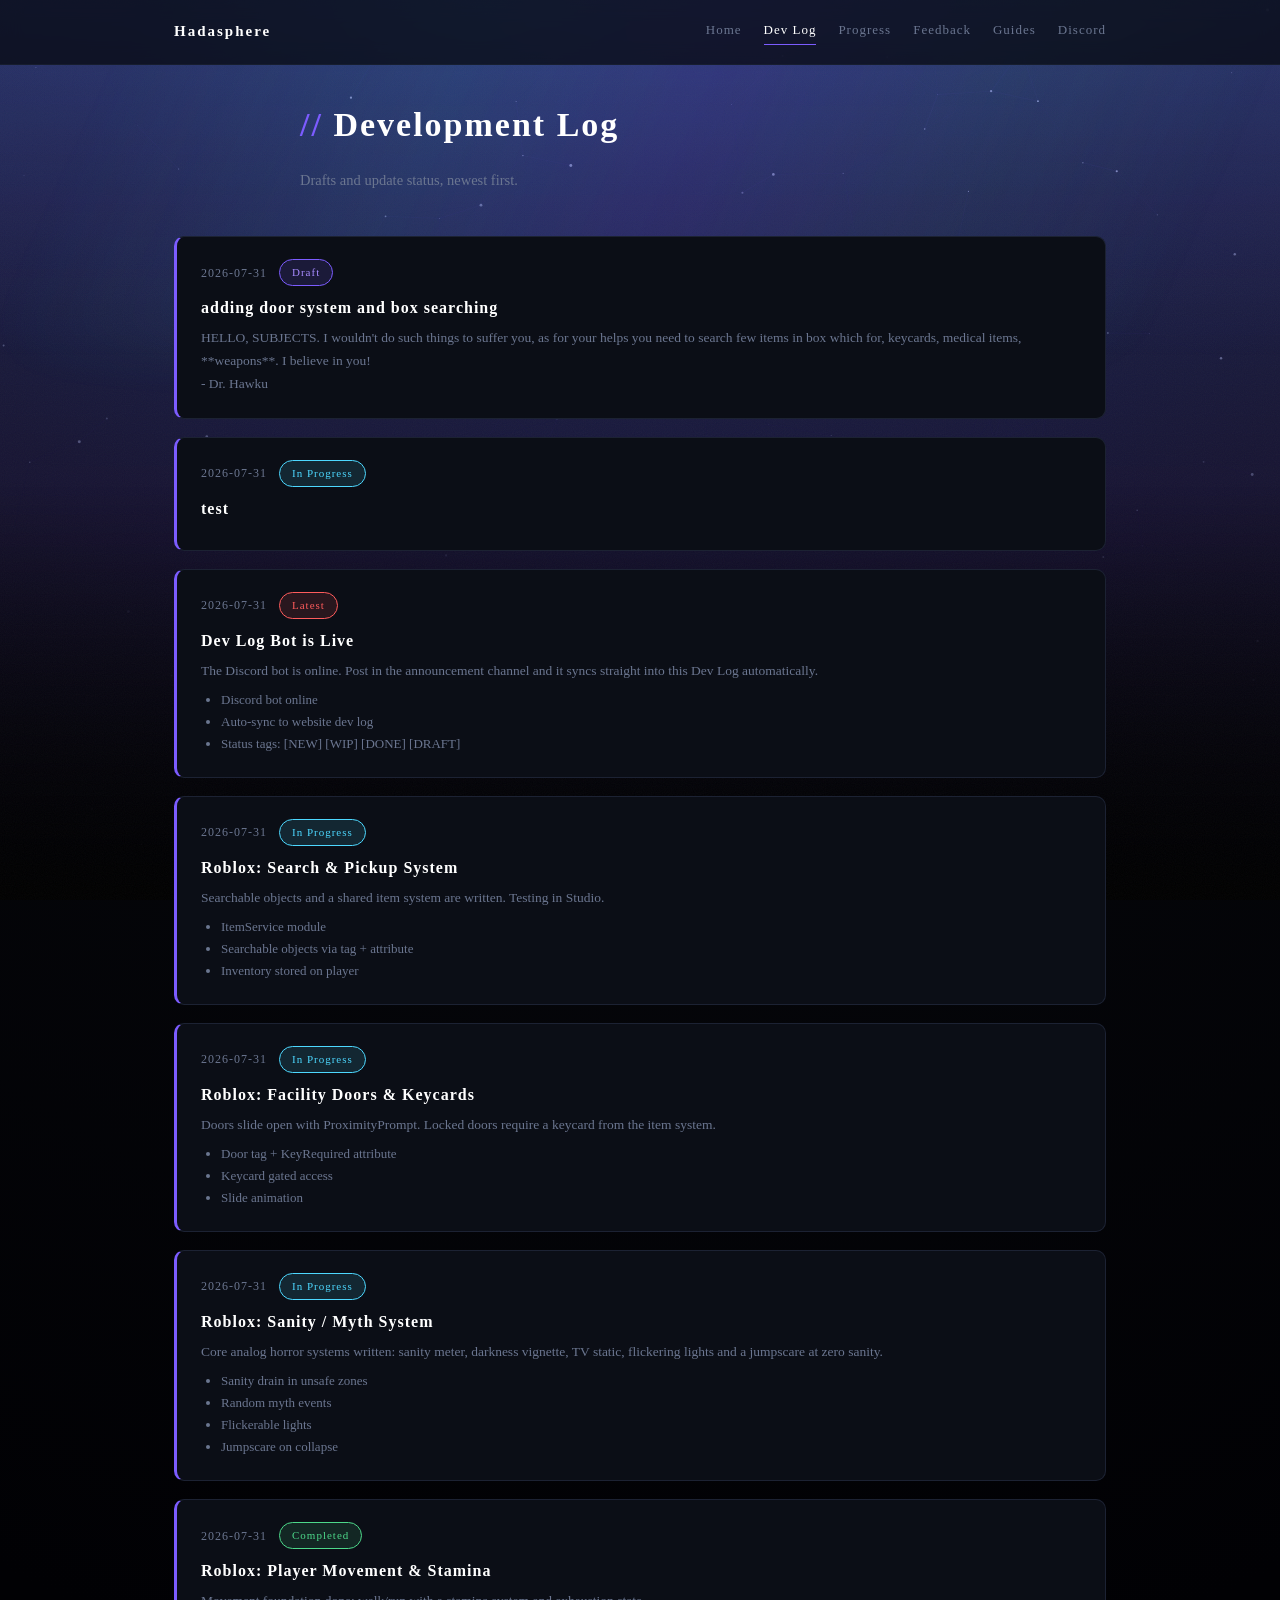
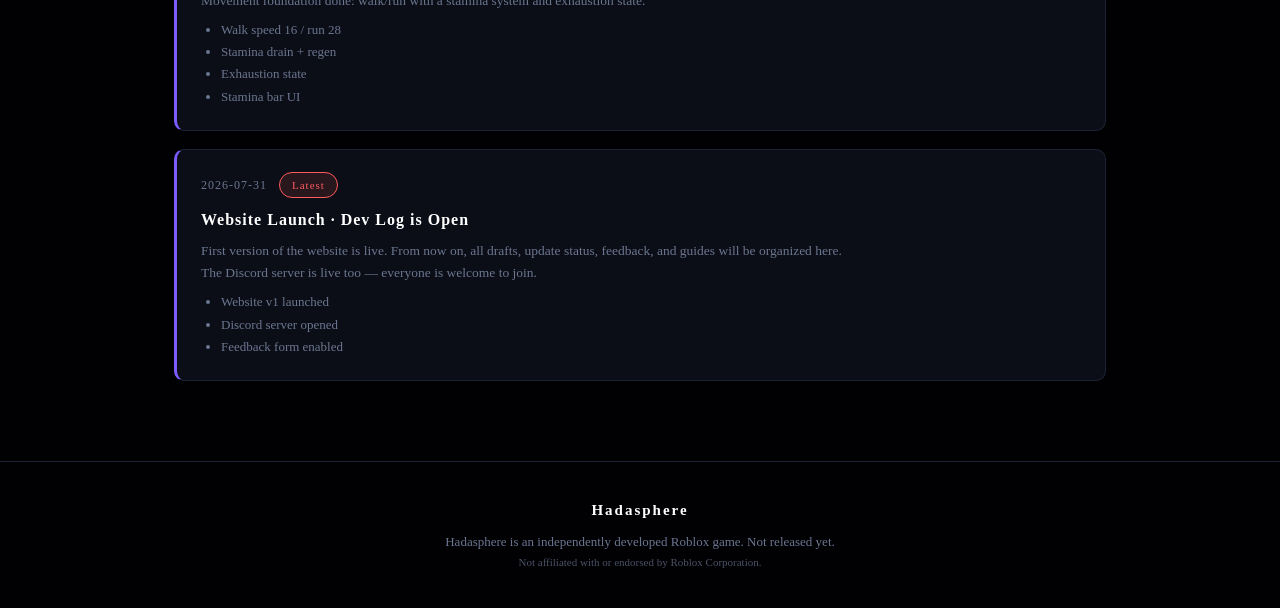
==== devlog.html @ 46162051 "Site polish: favicon, theme-color, mobile menu, remove dead EX css" ====
<!DOCTYPE html>
<html lang="en">
<head>
<meta charset="UTF-8">
<meta name="viewport" content="width=device-width, initial-scale=1.0">
<meta name="theme-color" content="#0a0714">
<link rel="icon" href="data:image/svg+xml,%3Csvg xmlns='http://www.w3.org/2000/svg' viewBox='0 0 32 32'%3E%3Crect width='32' height='32' rx='7' fill='%230a0714'/%3E%3Ctext x='16' y='23' font-family='Arial' font-size='18' font-weight='bold' text-anchor='middle' fill='%237c5cff'%3EH%3C/text%3E%3C/svg%3E">
<title>Hadasphere — Development Log</title>
  <meta name="description" content="Hadasphere — development log. Drafts and update status, newest first.">
<style>
:root{
  --bg:#05060a;
  --panel:#0b0e16;
  --line:#1c2233;
  --purple:#7c5cff;
  --violet:#a78bff;
  --cyan:#4dd8ff;
  --red:#ff5c5c;
  --green:#4dd88a;
  --text:#c9d2e4;
  --dim:#6b7690;
}
*{margin:0;padding:0;box-sizing:border-box}
html{scroll-behavior:smooth}
body{background:radial-gradient(130% 90% at 50% -12%,#0b1026 0%,var(--bg) 55%,#010104 100%);color:var(--text);font-family:'Segoe UI';line-height:1.7;overflow-x:hidden;user-select:none;-webkit-user-select:none;-moz-user-select:none;-ms-user-select:none;cursor:default}
input,textarea,select{user-select:text;-webkit-user-select:text;-moz-user-select:text;-ms-user-select:text}
a{color:var(--cyan);text-decoration:none}
.bg-gradient{position:fixed;inset:0;z-index:-4;pointer-events:none;background:linear-gradient(180deg,rgba(96,126,255,.28) 0%,rgba(124,92,255,.15) 30%,rgba(18,14,38,.1) 50%,rgba(2,2,6,.06) 70%,rgba(0,0,0,.9) 100%);background-size:200% 200%}
canvas#bg{position:fixed;inset:0;z-index:-3}
.sky-glow{position:fixed;top:0;left:0;right:0;height:40vh;z-index:-2;pointer-events:none;background:linear-gradient(180deg,rgba(96,126,255,.16),rgba(124,92,255,.06) 60%,transparent)}
.aurora{position:fixed;top:-25%;left:0;right:0;height:65vh;z-index:-2;pointer-events:none;background:linear-gradient(115deg,transparent 15%,rgba(77,216,255,.11) 38%,rgba(124,92,255,.14) 55%,rgba(77,216,138,.07) 75%,transparent 92%);filter:blur(26px);opacity:.75;animation:auroraDrift 16s ease-in-out infinite alternate}
@keyframes auroraDrift{0%{transform:translateX(-4%) scaleX(1)}100%{transform:translateX(4%) scaleX(1.1)}}
.abyss{position:fixed;bottom:0;left:0;right:0;height:46vh;z-index:-2;pointer-events:none;background:linear-gradient(180deg,transparent,rgba(0,0,0,.5) 55%,rgba(0,0,0,.88))}
.noise{position:fixed;inset:0;z-index:-1;pointer-events:none;opacity:.04;background-image:url("data:image/svg+xml,%3Csvg xmlns='http://www.w3.org/2000/svg' width='120' height='120'%3E%3Cfilter id='n'%3E%3CfeTurbulence type='fractalNoise' baseFrequency='0.9' numOctaves='2'/%3E%3C/filter%3E%3Crect width='100%25' height='100%25' filter='url(%23n)'/%3E%3C/svg%3E")}
.container{max-width:980px;margin:0 auto;padding:0 24px}
header{position:fixed;top:0;left:0;right:0;z-index:50;backdrop-filter:blur(10px);background:rgba(5,6,10,.7);border-bottom:1px solid rgba(28,34,51,.6)}
header .container{display:flex;align-items:center;justify-content:space-between;height:64px}
.brand{font-weight:800;letter-spacing:2px;font-size:15px;color:#fff}
nav{display:flex;gap:22px;align-items:center}
nav a{color:var(--dim);font-size:13px;letter-spacing:1px;transition:color .2s;padding-bottom:2px;border-bottom:1px solid transparent}
nav a:hover{color:#fff}
nav a.active{color:#fff;border-bottom-color:var(--purple)}
#transition{position:fixed;inset:0;background:#0a0714;z-index:1000;pointer-events:none;opacity:0;display:flex;align-items:center;justify-content:center;flex-direction:column;gap:10px}
#transition.loading{opacity:1;pointer-events:auto;animation:transLoad 1.8s ease forwards}
#transition.active{animation:transIn 1.8s ease forwards}
#transition .t-txt{font-size:12px;letter-spacing:6px;color:var(--violet);opacity:.8}
@keyframes transLoad{0%{opacity:1}65%{opacity:1}100%{opacity:0}}
@keyframes transIn{0%{opacity:0}10%{opacity:1}80%{opacity:1}100%{opacity:0}}
@keyframes transGlitch{0%,100%{transform:translate(0)}20%{transform:translate(-4px,2px)}40%{transform:translate(4px,-2px)}60%{transform:translate(-2px,-2px)}80%{transform:translate(2px,2px)}}
#transition.active .t-txt{animation:transGlitch 1.8s ease forwards}
#transition.loading .t-txt{animation:transGlitch 1.8s ease forwards,txtLoad 1.8s ease forwards}
@keyframes txtLoad{0%{opacity:0}12%{opacity:1}65%{opacity:1}100%{opacity:0}}
.page{padding-top:96px}
section{padding:80px 0}
section h2{font-size:clamp(24px,4vw,34px);font-weight:800;letter-spacing:2px;color:#fff;margin-bottom:14px}
.sec-head{max-width:680px;margin:0 auto 44px}
.sec-head h2::before{content:'// ';color:var(--purple)}
.sec-head p{color:var(--dim);font-size:14.5px}
.log{display:flex;flex-direction:column;gap:18px}
.entry{background:var(--panel);border:1px solid var(--line);border-left:3px solid var(--purple);border-radius:10px;padding:22px 24px;transition:border-color .2s}
.entry:hover{border-left-color:var(--cyan)}
.entry .meta{display:flex;align-items:center;gap:12px;flex-wrap:wrap;margin-bottom:8px}
.entry .date{font-size:12px;color:var(--dim);letter-spacing:1px}
.tag{font-size:11px;padding:3px 12px;border-radius:999px;letter-spacing:1px}
.tag.draft{background:rgba(124,92,255,.15);color:var(--violet);border:1px solid var(--purple)}
.tag.wip{background:rgba(77,216,255,.12);color:var(--cyan);border:1px solid var(--cyan)}
.tag.done{background:rgba(77,216,138,.12);color:var(--green);border:1px solid var(--green)}
.tag.new{background:rgba(255,92,92,.12);color:var(--red);border:1px solid var(--red)}
.entry h3{font-size:16px;color:#fff;letter-spacing:1px;margin-bottom:6px}
.entry p{font-size:13.5px;color:var(--dim)}
.entry ul{margin-top:6px;padding-left:20px}
.entry li{font-size:13px;color:var(--dim)}
.entry .foot{font-size:12px;color:var(--violet);margin-top:8px;font-style:italic}
code{background:#0a0d14;border:1px solid var(--line);padding:1px 6px;border-radius:4px;font-size:12px;color:var(--cyan)}
footer{border-top:1px solid var(--line);padding:36px 0;text-align:center;color:var(--dim);font-size:13px}
footer .brand{display:block;margin-bottom:8px}
.notaff{font-size:11px;opacity:.7}
.menu-btn{display:none;flex-direction:column;gap:5px;background:none;border:none;cursor:pointer;padding:8px;align-items:center;justify-content:center}
.menu-btn span{width:22px;height:2px;background:var(--text);border-radius:2px;transition:all .25s;display:block}
.menu-btn.open span:nth-child(1){transform:translateY(7px) rotate(45deg)}
.menu-btn.open span:nth-child(2){opacity:0}
.menu-btn.open span:nth-child(3){transform:translateY(-7px) rotate(-45deg)}
@media(max-width:700px){
  .menu-btn{display:flex}
  nav{display:none;position:fixed;top:64px;left:0;right:0;background:rgba(5,6,10,.97);border-bottom:1px solid var(--line);flex-direction:column;align-items:center;padding:18px 0;gap:16px;z-index:49}
  nav.open{display:flex}
}
</style>
</head>
<body>
<div class="bg-gradient"></div>
<canvas id="bg"></canvas>
<div class="sky-glow"></div>
<div class="aurora"></div>
<div class="abyss"></div>
<div class="noise"></div>
<div id="transition"><span class="t-txt">Hadasphere</span></div>

<header>
  <div class="container">
    <a class="brand" href="index.html">Hadasphere</a>
    <nav>
      <a href="index.html">Home</a>
      <a href="devlog.html" class="active">Dev Log</a>
      <a href="progress.html">Progress</a>
      <a href="feedback.html">Feedback</a>
      <a href="guides.html">Guides</a>
      <a href="discord.html">Discord</a>
    </nav>
    <button class="menu-btn" id="menu-btn" aria-label="Menu"><span></span><span></span><span></span></button>
  </div>
</header>

<section class="page">
  <div class="container">
    <div class="sec-head">
      <h2>Development Log</h2>
      <p>Drafts and update status, newest first.</p>
    </div>
    <div class="log" id="log"></div>
  </div>
</section>

<footer>
  <div class="brand">Hadasphere</div>
  <p>Hadasphere is an independently developed Roblox game. Not released yet.</p>
  <p class="notaff">Not affiliated with or endorsed by Roblox Corporation.</p>
</footer>

<script>
// ===== DEVELOPMENT LOG =====
let LOG=[
  {
    date:'2026-07-31',
    title:'Website Launch · Dev Log is Open',
    status:'new',
    body:'First version of the website is live.\nThe Discord server is live too — everyone is welcome to join.',
    list:['Website v1 launched','Discord server opened','Feedback form enabled']
  }
];
const logEl=document.getElementById('log');
function renderLog(){
  logEl.innerHTML='';
  LOG.forEach(e=>{
    const el=document.createElement('div');
    el.className='entry';
    const statusMap={draft:'Draft',wip:'In Progress',done:'Completed',new:'Latest'};
    el.innerHTML=`
      <div class="meta">
        <span class="date">${e.date}</span>
        <span class="tag ${e.status}">${statusMap[e.status]||e.status}</span>
      </div>
      <h3>${e.title}</h3>
      <p>${e.body.replace(/\n/g,'<br>')}</p>
      ${e.list?`<ul>${e.list.map(i=>`<li>${i}</li>`).join('')}</ul>`:''}
      ${e.foot?`<div class="foot">${e.foot}</div>`:''}
    `;
    logEl.appendChild(el);
  });
}
renderLog();
fetch('devlog.json')
  .then(r=>r.json())
  .then(data=>{
    if(Array.isArray(data)&&data.length>0){
      LOG=data;
      renderLog();
    }
  })
  .catch(()=>{});

// ===== SKY / ABYSS BACKGROUND =====
const canvas=document.getElementById('bg');
const ctx=canvas.getContext('2d');
let W,H,stars=[],conn=110;
function resize(){W=canvas.width=innerWidth;H=canvas.height=innerHeight;}
function star(){return{x:Math.random()*W,y:Math.random()*H,r:Math.random()*1.3+.2,vx:(Math.random()-.5)*.16,vy:.04+Math.random()*.2,tw:Math.random()*Math.PI*2};}
function init(){resize();stars=Array.from({length:Math.floor(W*H/7000)},star);}
function tick(){
  ctx.clearRect(0,0,W,H);
  for(const s of stars){
    s.x+=s.vx;s.y+=s.vy;s.tw+=.05;
    if(s.x<0)s.x=W;if(s.x>W)s.x=0;if(s.y>H)s.y=0;
    const depth=Math.max(0.1,1-s.y/H*1.25);
    const twinkle=.75+.25*Math.sin(s.tw);
    ctx.beginPath();ctx.arc(s.x,s.y,s.r,0,Math.PI*2);
    ctx.fillStyle=`rgba(175,185,235,${depth*twinkle})`;ctx.fill();
  }
  for(let i=0;i<stars.length;i++){
    for(let j=i+1;j<stars.length;j++){
      const a=stars[i],b=stars[j];
      const dx=a.x-b.x,dy=a.y-b.y,d=Math.sqrt(dx*dx+dy*dy);
      if(d<conn){
        const depth=Math.max(0,1-((a.y+b.y)/2)/H*1.3);
        ctx.beginPath();ctx.moveTo(a.x,a.y);ctx.lineTo(b.x,b.y);
        ctx.strokeStyle=`rgba(124,92,255,${(1-d/conn)*.2*depth})`;ctx.lineWidth=.5;ctx.stroke();
      }
    }
  }
  requestAnimationFrame(tick);
}
addEventListener('resize',()=>{resize();stars=Array.from({length:Math.floor(W*H/7000)},star);});
init();tick();

// ===== SCROLL-FOLLOWING GRADIENT =====
const bgGrad=document.querySelector('.bg-gradient');
function updateGradient(){
  const max=document.body.scrollHeight-innerHeight;
  const p=max>0?window.scrollY/max:0;
  bgGrad.style.backgroundPosition=`0% ${(p*100).toFixed(2)}%`;
}
addEventListener('scroll',updateGradient,{passive:true});
updateGradient();

// ===== PAGE TRANSITION =====
const transition=document.getElementById('transition');
window.addEventListener('load',()=>{
  transition.classList.add('loading');
  setTimeout(()=>transition.classList.remove('loading'),1800);
});
document.querySelectorAll('a[href]').forEach(a=>{
  const href=a.getAttribute('href');
  if(!href||href.startsWith('http'))return;
  a.addEventListener('click',e=>{
    e.preventDefault();
    transition.classList.remove('active');
    void transition.offsetWidth;
    transition.classList.add('active');
    setTimeout(()=>location.href=href,1000);
  });
});

// ===== MOBILE MENU =====
const menuBtn=document.getElementById('menu-btn'),mNav=document.querySelector('nav');
menuBtn.addEventListener('click',()=>{
  const open=mNav.classList.toggle('open');
  menuBtn.classList.toggle('open',open);
});
mNav.addEventListener('click',e=>{
  if(e.target.tagName==='A'){mNav.classList.remove('open');menuBtn.classList.remove('open');}
});

// ===== SELECTION & CONTEXT MENU LOCK =====
document.addEventListener('contextmenu',e=>e.preventDefault());
document.addEventListener('keydown',e=>{
  if(e.key==='F12'||(e.ctrlKey&&e.shiftKey&&['I','J','C'].includes(e.key.toUpperCase()))||(e.ctrlKey&&e.key.toLowerCase()==='u')){
    e.preventDefault();
  }
});
</script>
</body>
</html>
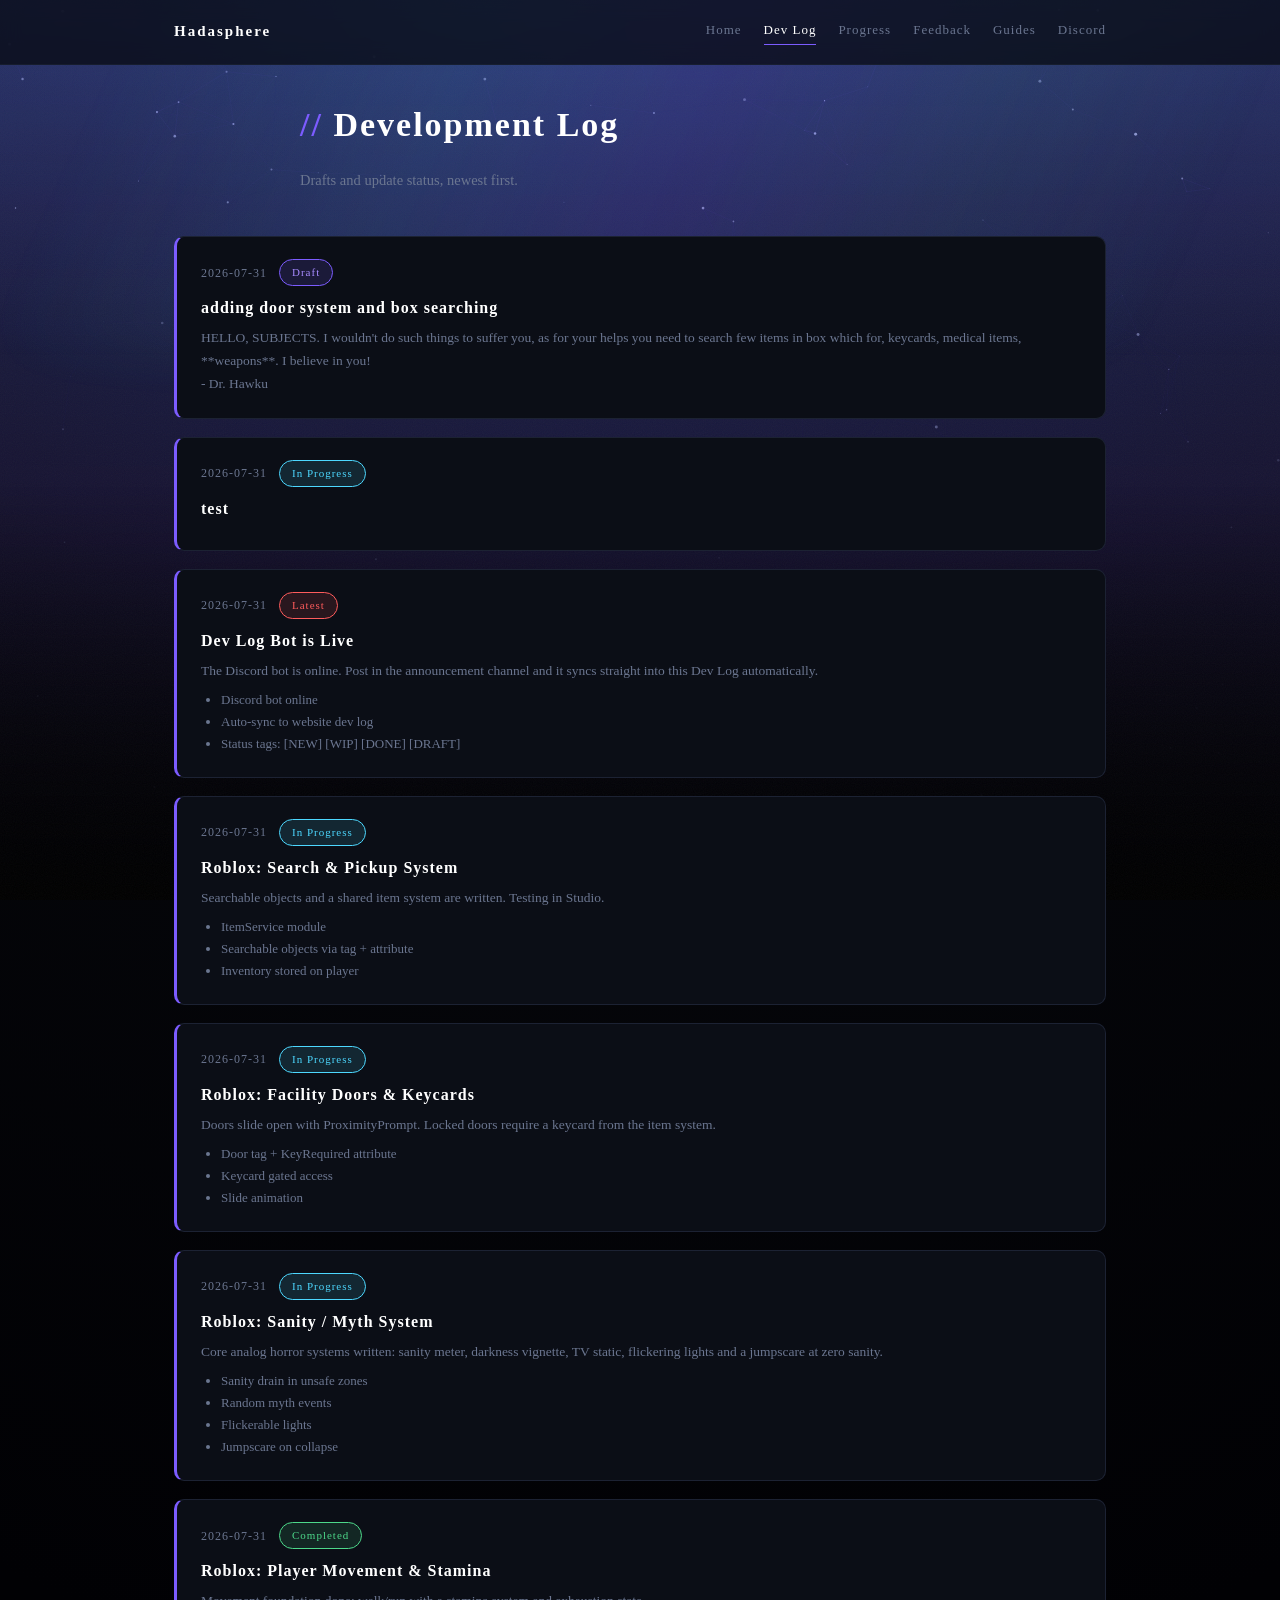
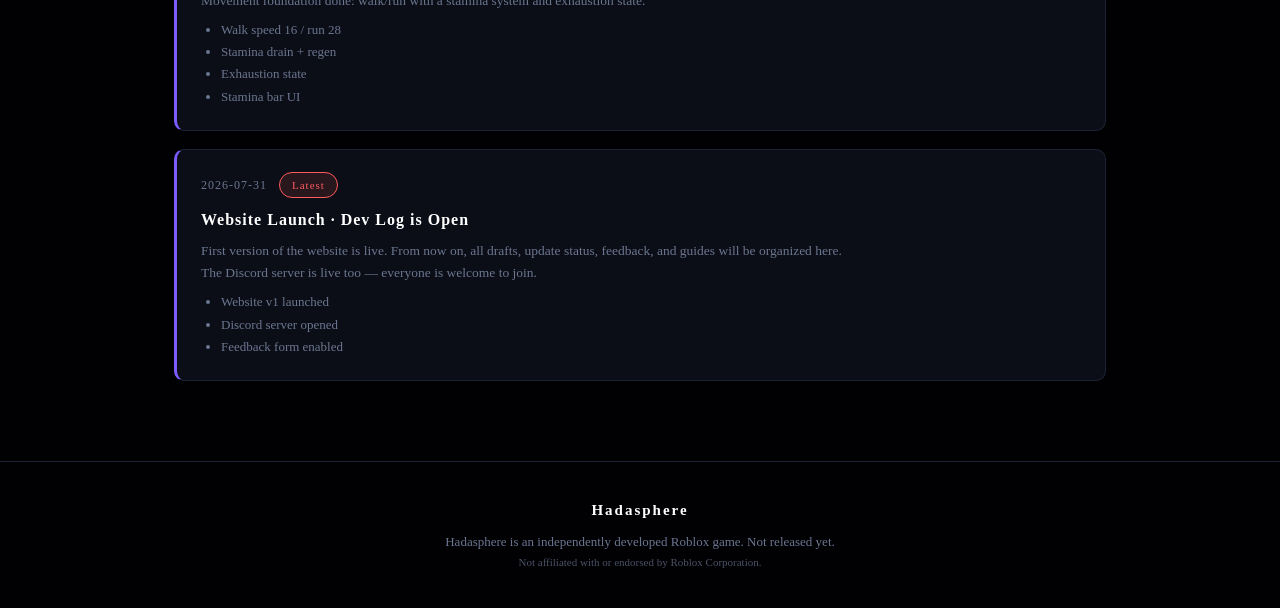
==== commit 06141fff: "Smooth load animation: remove jitter, clean fade in/out" ====
--- a/devlog.html
+++ b/devlog.html
@@ -48,8 +48,8 @@
 @keyframes transIn{0%{opacity:0}10%{opacity:1}80%{opacity:1}100%{opacity:0}}
 @keyframes transGlitch{0%,100%{transform:translate(0)}20%{transform:translate(-4px,2px)}40%{transform:translate(4px,-2px)}60%{transform:translate(-2px,-2px)}80%{transform:translate(2px,2px)}}
 #transition.active .t-txt{animation:transGlitch 1.8s ease forwards}
-#transition.loading .t-txt{animation:transGlitch 1.8s ease forwards,txtLoad 1.8s ease forwards}
-@keyframes txtLoad{0%{opacity:0}12%{opacity:1}65%{opacity:1}100%{opacity:0}}
+#transition.loading .t-txt{animation:txtLoad 1.8s ease forwards}
+@keyframes txtLoad{0%{opacity:0;letter-spacing:6px}15%{opacity:1;letter-spacing:12px}65%{opacity:1}100%{opacity:0}}
 .page{padding-top:96px}
 section{padding:80px 0}
 section h2{font-size:clamp(24px,4vw,34px);font-weight:800;letter-spacing:2px;color:#fff;margin-bottom:14px}
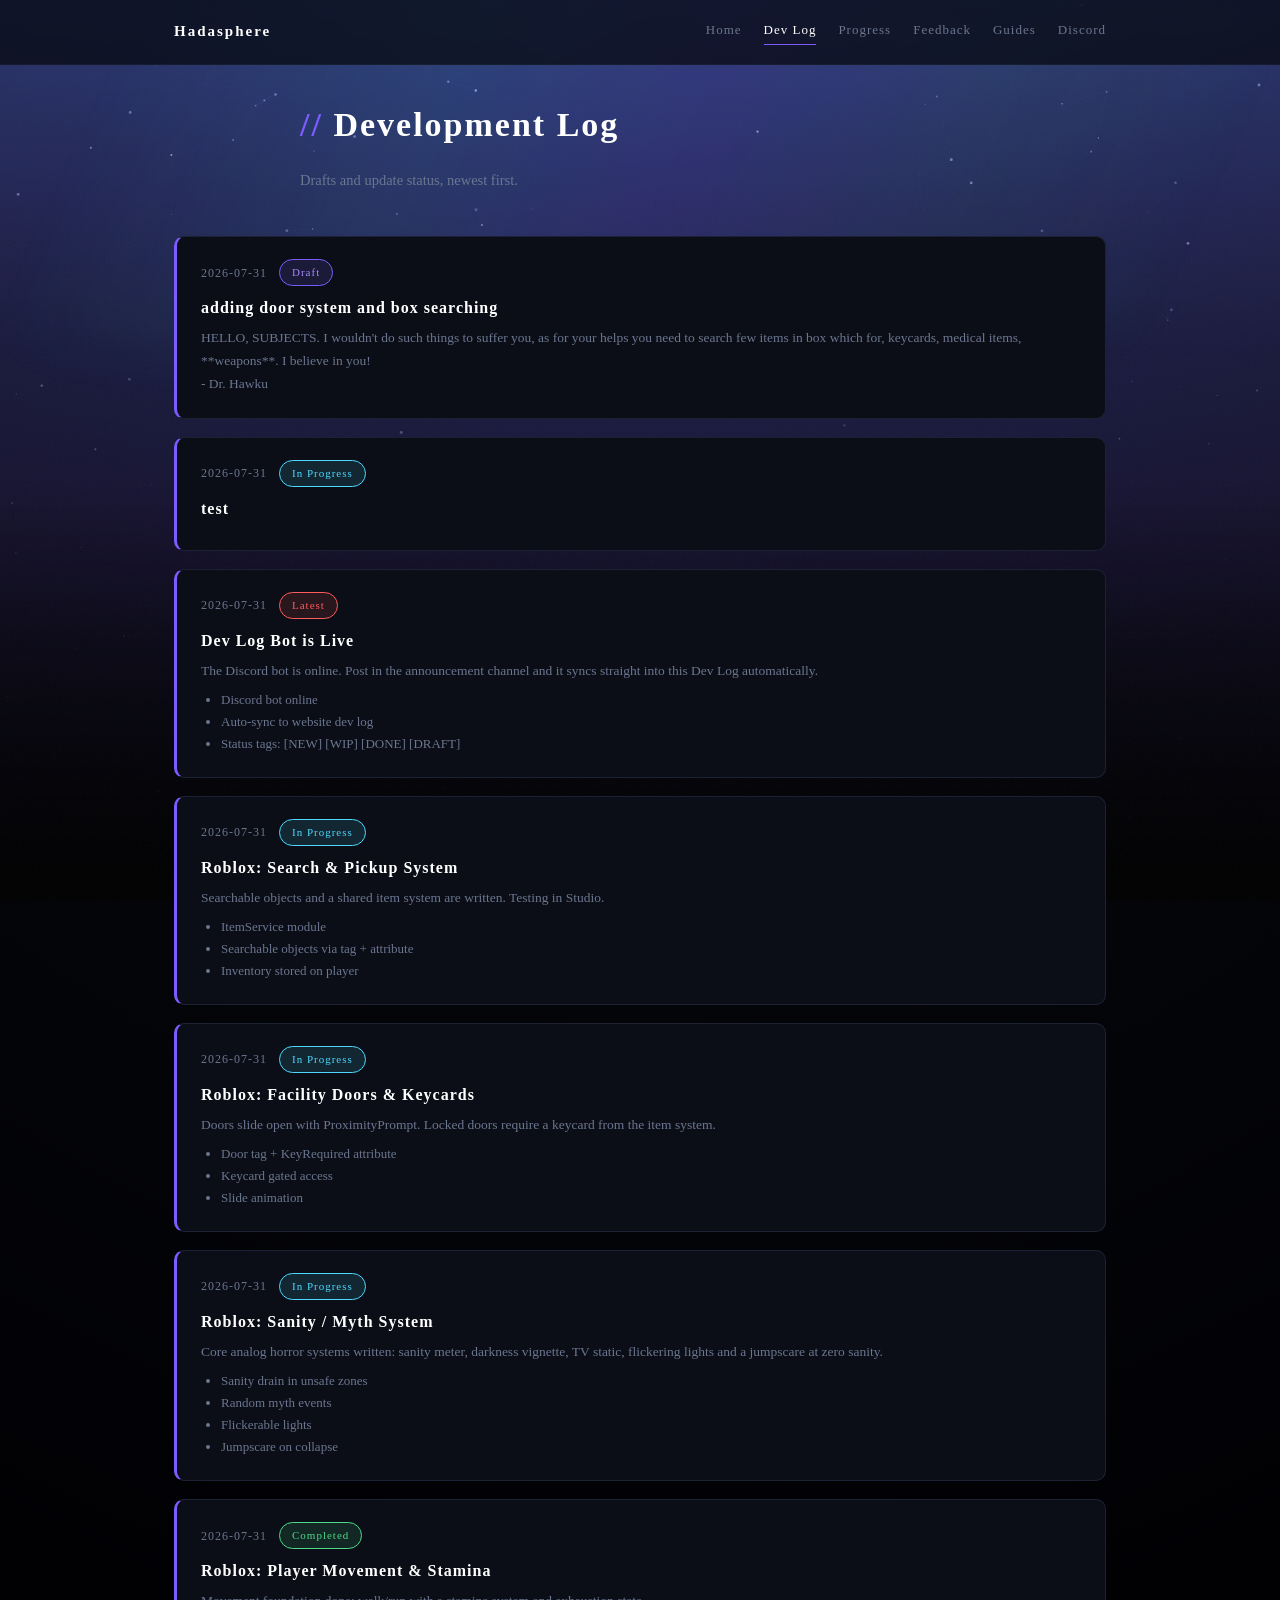
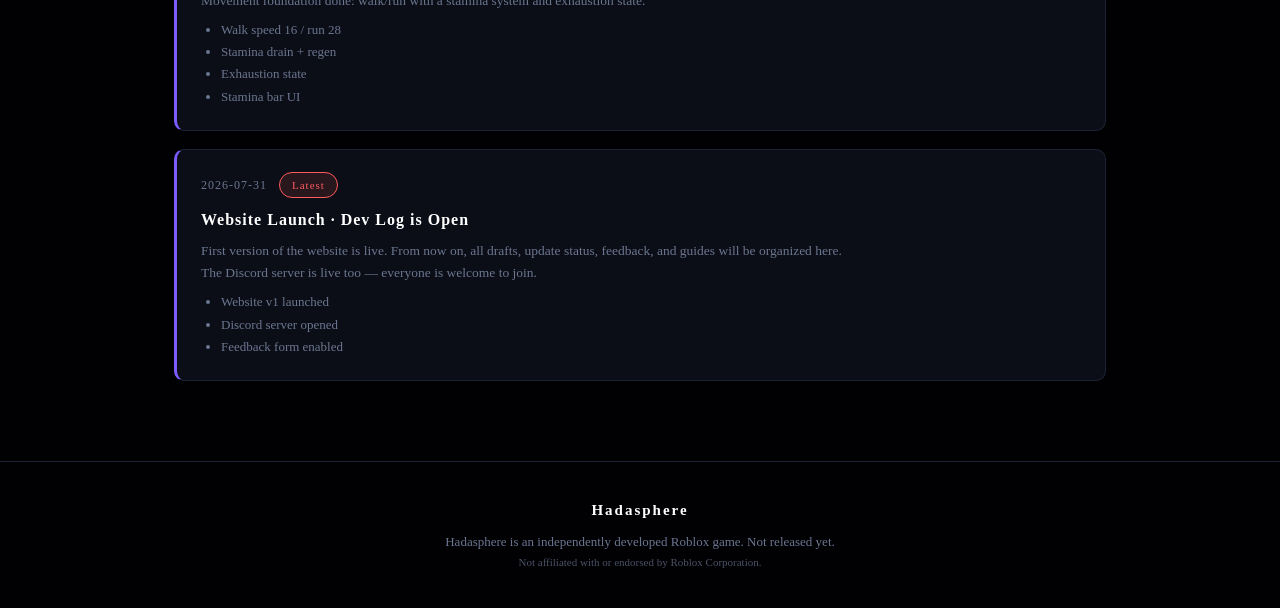
==== commit 29d6bdb3: "One-shot glitch burst on navigation, then steady" ====
--- a/devlog.html
+++ b/devlog.html
@@ -46,7 +46,7 @@
 #transition .t-txt{font-size:12px;letter-spacing:6px;color:var(--violet);opacity:.8}
 @keyframes transLoad{0%{opacity:1}65%{opacity:1}100%{opacity:0}}
 @keyframes transIn{0%{opacity:0}10%{opacity:1}80%{opacity:1}100%{opacity:0}}
-@keyframes transGlitch{0%,100%{transform:translate(0)}20%{transform:translate(-4px,2px)}40%{transform:translate(4px,-2px)}60%{transform:translate(-2px,-2px)}80%{transform:translate(2px,2px)}}
+@keyframes transGlitch{0%,10%{transform:translate(0)}12%{transform:translate(-4px,2px)}16%{transform:translate(4px,-2px)}20%{transform:translate(-2px,-2px)}24%{transform:translate(2px,2px)}28%,100%{transform:translate(0)}}
 #transition.active .t-txt{animation:transGlitch 1.8s ease forwards}
 #transition.loading .t-txt{animation:txtLoad 1.8s ease forwards}
 @keyframes txtLoad{0%{opacity:0;letter-spacing:6px}15%{opacity:1;letter-spacing:12px}65%{opacity:1}100%{opacity:0}}
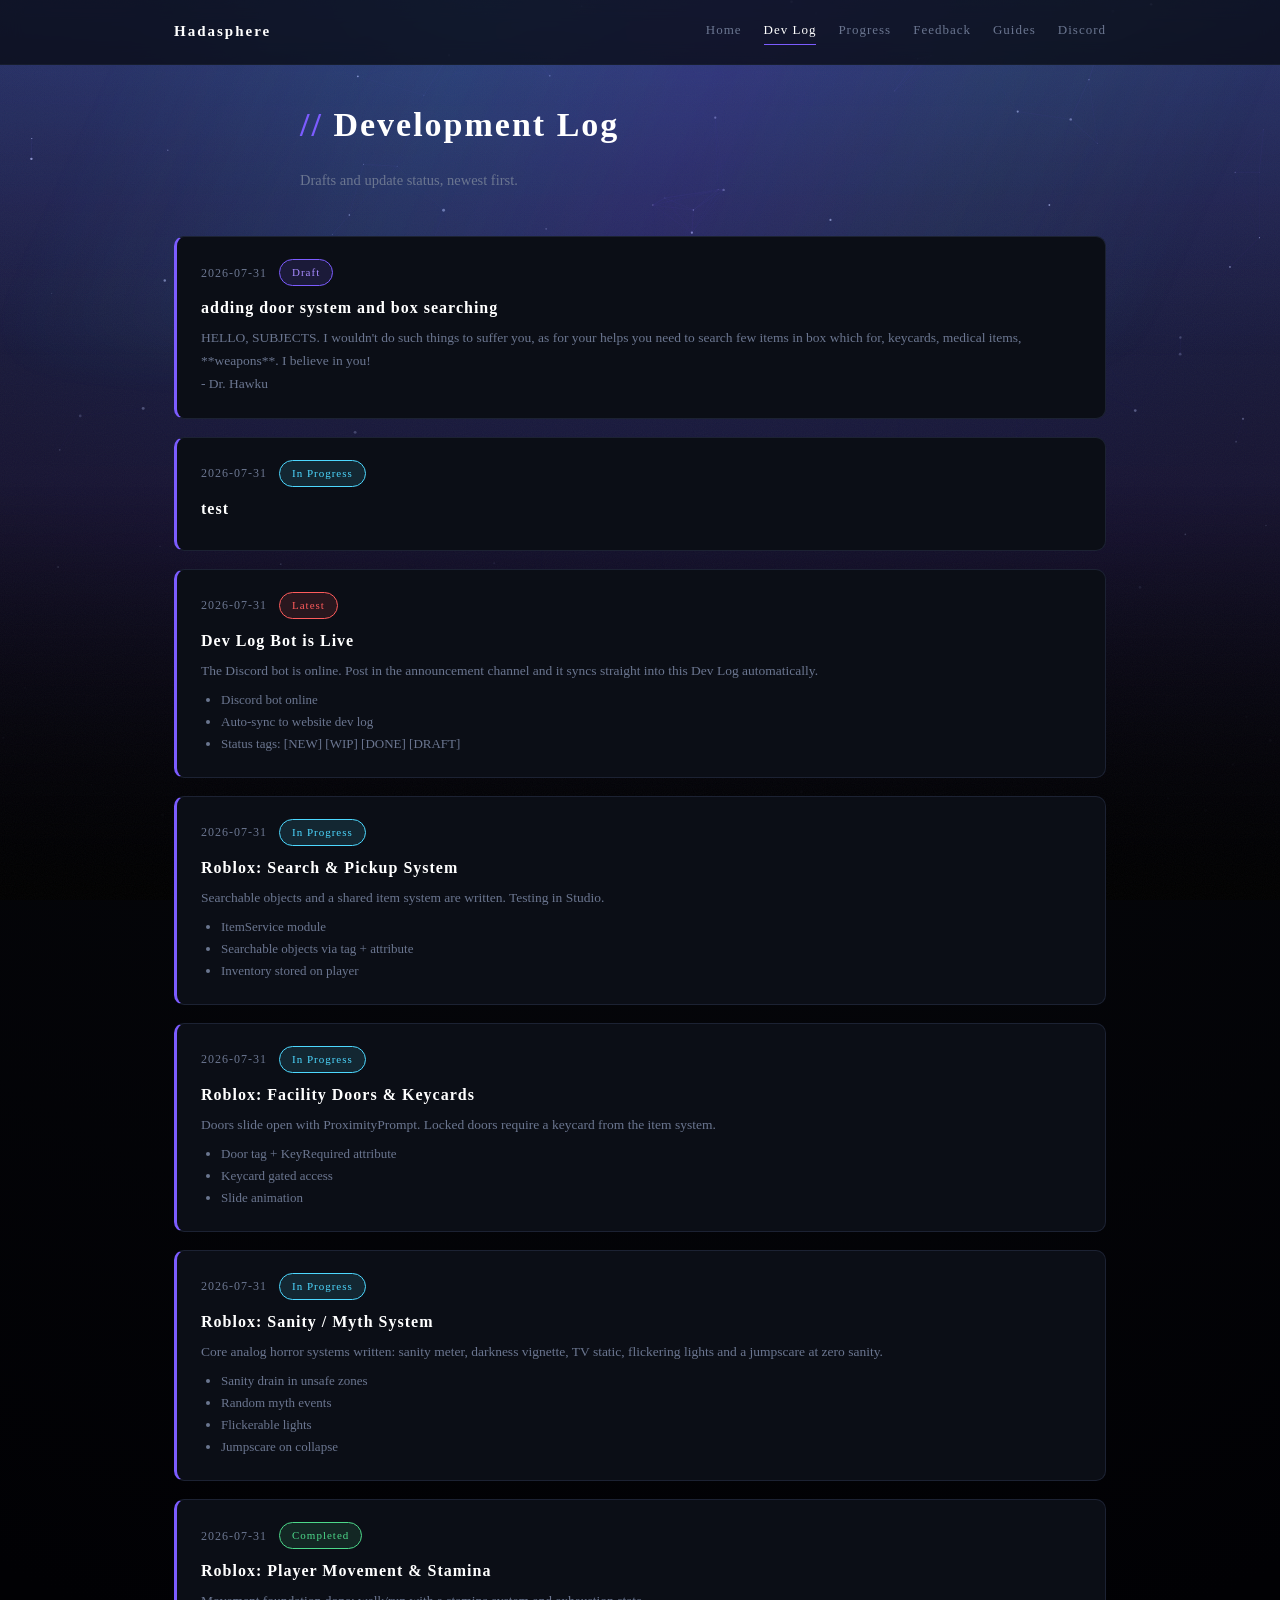
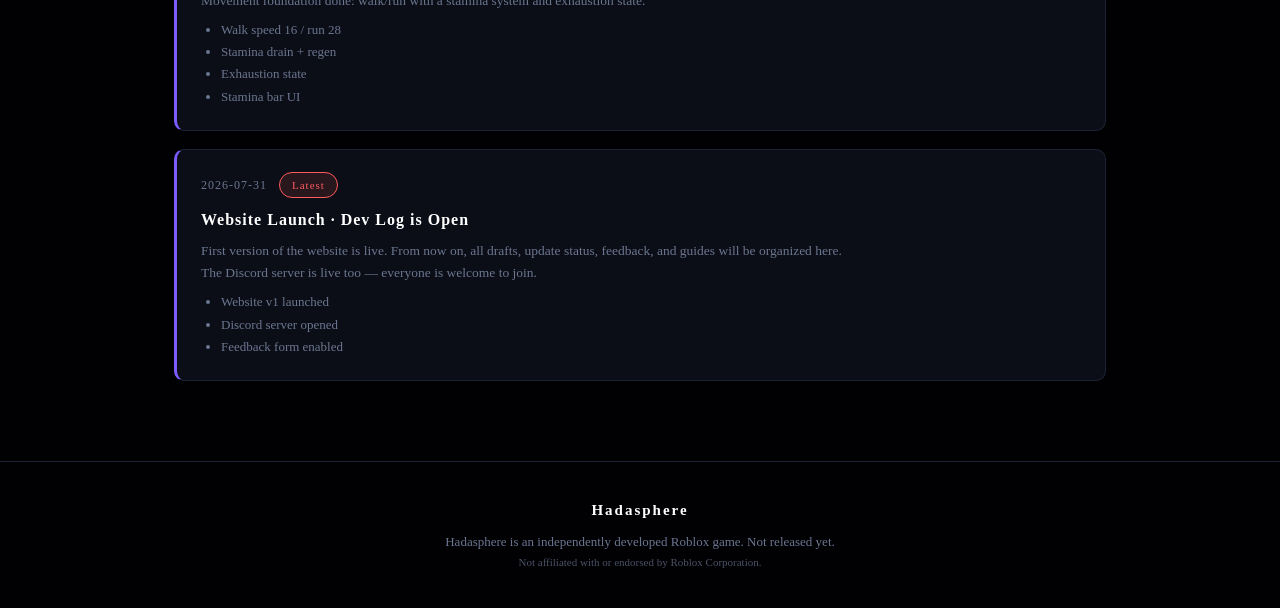
==== commit f0f99185: "Cover page from first paint; reveal only after fully loaded" ====
--- a/devlog.html
+++ b/devlog.html
@@ -41,7 +41,8 @@
 nav a:hover{color:#fff}
 nav a.active{color:#fff;border-bottom-color:var(--purple)}
 #transition{position:fixed;inset:0;background:#0a0714;z-index:1000;pointer-events:none;opacity:0;display:flex;align-items:center;justify-content:center;flex-direction:column;gap:10px}
-#transition.loading{opacity:1;pointer-events:auto;animation:transLoad 1.8s ease forwards}
+#transition.cover,#transition.loading{opacity:1;pointer-events:auto}
+#transition.loading{animation:transLoad 1.8s ease forwards}
 #transition.active{animation:transIn 1.8s ease forwards}
 #transition .t-txt{font-size:12px;letter-spacing:6px;color:var(--violet);opacity:.8}
 @keyframes transLoad{0%{opacity:1}65%{opacity:1}100%{opacity:0}}
@@ -94,7 +95,7 @@
 <div class="aurora"></div>
 <div class="abyss"></div>
 <div class="noise"></div>
-<div id="transition"><span class="t-txt">Hadasphere</span></div>
+<div id="transition" class="cover"><span class="t-txt">Hadasphere</span></div>
 
 <header>
   <div class="container">
@@ -216,7 +217,10 @@
 const transition=document.getElementById('transition');
 window.addEventListener('load',()=>{
   transition.classList.add('loading');
-  setTimeout(()=>transition.classList.remove('loading'),1800);
+  setTimeout(()=>{
+    transition.classList.remove('loading');
+    transition.classList.remove('cover');
+  },1800);
 });
 document.querySelectorAll('a[href]').forEach(a=>{
   const href=a.getAttribute('href');
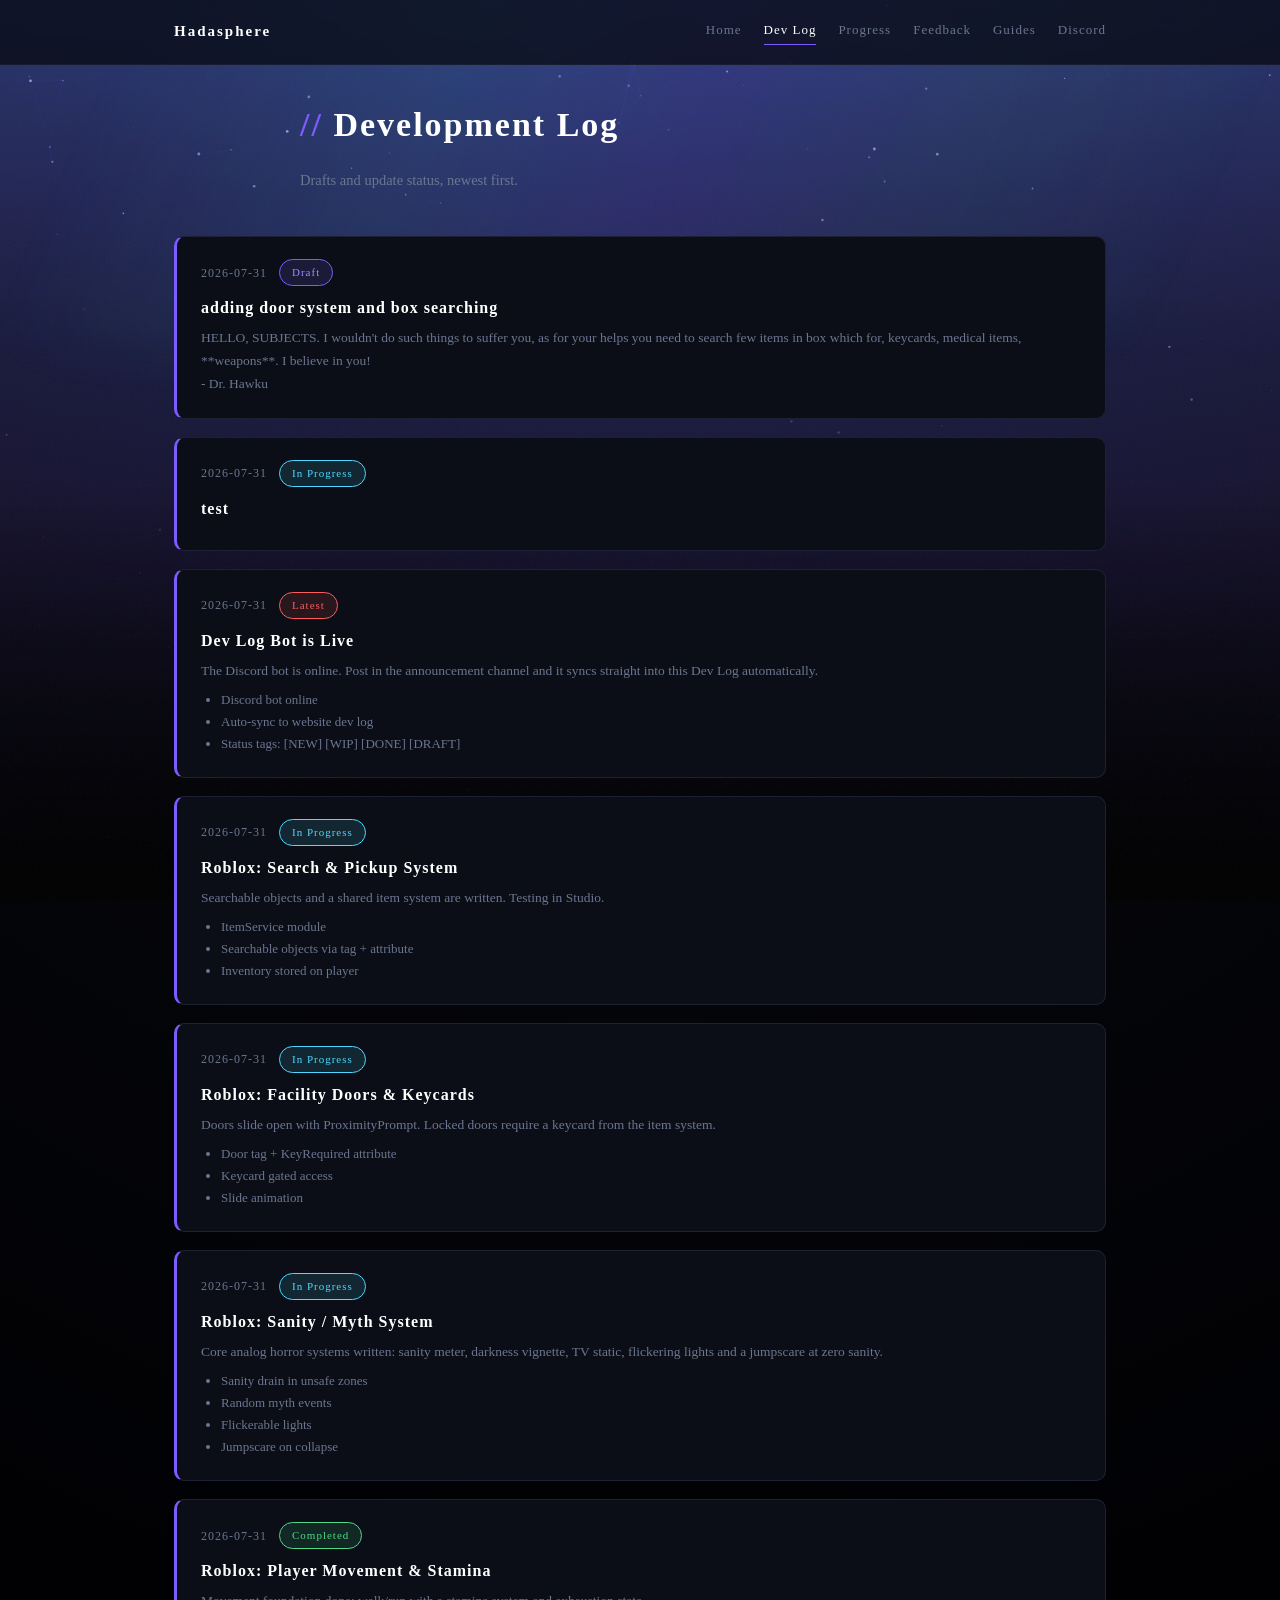
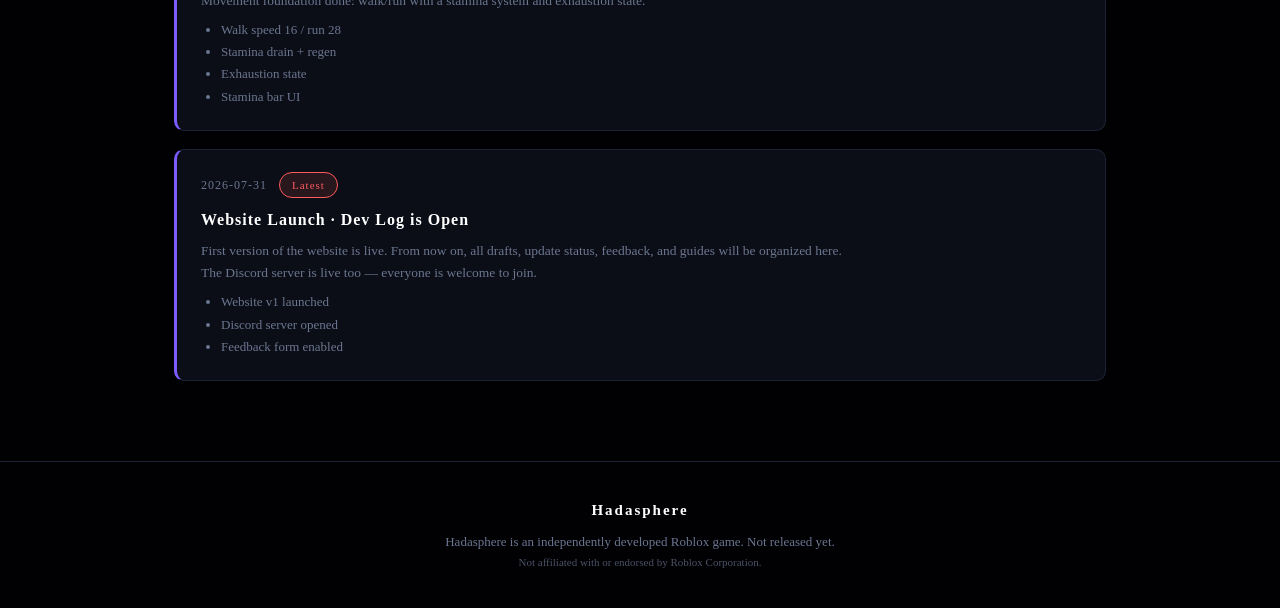
==== commit ebb0fcd5: "Unified transition with loading bar; remove glitch" ====
--- a/devlog.html
+++ b/devlog.html
@@ -40,17 +40,17 @@
 nav a{color:var(--dim);font-size:13px;letter-spacing:1px;transition:color .2s;padding-bottom:2px;border-bottom:1px solid transparent}
 nav a:hover{color:#fff}
 nav a.active{color:#fff;border-bottom-color:var(--purple)}
-#transition{position:fixed;inset:0;background:#0a0714;z-index:1000;pointer-events:none;opacity:0;display:flex;align-items:center;justify-content:center;flex-direction:column;gap:10px}
-#transition.cover,#transition.loading{opacity:1;pointer-events:auto}
-#transition.loading{animation:transLoad 1.8s ease forwards}
-#transition.active{animation:transIn 1.8s ease forwards}
+#transition{position:fixed;inset:0;background:#0a0714;z-index:1000;pointer-events:none;opacity:0;display:flex;align-items:center;justify-content:center;flex-direction:column;gap:12px}
+#transition.cover,#transition.active{opacity:1;pointer-events:auto}
+#transition.active{animation:transRun 2.2s ease forwards}
 #transition .t-txt{font-size:12px;letter-spacing:6px;color:var(--violet);opacity:.8}
-@keyframes transLoad{0%{opacity:1}65%{opacity:1}100%{opacity:0}}
-@keyframes transIn{0%{opacity:0}10%{opacity:1}80%{opacity:1}100%{opacity:0}}
-@keyframes transGlitch{0%,10%{transform:translate(0)}12%{transform:translate(-4px,2px)}16%{transform:translate(4px,-2px)}20%{transform:translate(-2px,-2px)}24%{transform:translate(2px,2px)}28%,100%{transform:translate(0)}}
-#transition.active .t-txt{animation:transGlitch 1.8s ease forwards}
-#transition.loading .t-txt{animation:txtLoad 1.8s ease forwards}
-@keyframes txtLoad{0%{opacity:0;letter-spacing:6px}15%{opacity:1;letter-spacing:12px}65%{opacity:1}100%{opacity:0}}
+#transition.active .t-txt{animation:txtRun 2.2s ease forwards}
+#transition .bar{width:180px;height:2px;background:rgba(124,92,255,.18);overflow:hidden;border-radius:2px}
+#transition .bar i{display:block;height:100%;width:0%;background:linear-gradient(90deg,var(--purple),var(--cyan))}
+#transition.active .bar i{animation:barFill 2.2s ease forwards}
+@keyframes transRun{0%{opacity:1}82%{opacity:1}100%{opacity:0}}
+@keyframes txtRun{0%{opacity:0;letter-spacing:6px}8%{opacity:1;letter-spacing:12px}75%{opacity:1}100%{opacity:0}}
+@keyframes barFill{0%{width:0%}65%{width:75%}90%{width:92%}100%{width:100%}}
 .page{padding-top:96px}
 section{padding:80px 0}
 section h2{font-size:clamp(24px,4vw,34px);font-weight:800;letter-spacing:2px;color:#fff;margin-bottom:14px}
@@ -95,7 +95,7 @@
 <div class="aurora"></div>
 <div class="abyss"></div>
 <div class="noise"></div>
-<div id="transition" class="cover"><span class="t-txt">Hadasphere</span></div>
+<div id="transition" class="cover"><span class="t-txt">Hadasphere</span><div class="bar"><i></i></div></div>
 
 <header>
   <div class="container">
@@ -215,22 +215,19 @@
 
 // ===== PAGE TRANSITION =====
 const transition=document.getElementById('transition');
+const BAR_MS=1600;
 window.addEventListener('load',()=>{
-  transition.classList.add('loading');
-  setTimeout(()=>{
-    transition.classList.remove('loading');
-    transition.classList.remove('cover');
-  },1800);
+  transition.classList.remove('cover');
+  transition.classList.add('active');
+  setTimeout(()=>transition.classList.remove('active'),2200);
 });
 document.querySelectorAll('a[href]').forEach(a=>{
   const href=a.getAttribute('href');
   if(!href||href.startsWith('http'))return;
   a.addEventListener('click',e=>{
     e.preventDefault();
-    transition.classList.remove('active');
-    void transition.offsetWidth;
     transition.classList.add('active');
-    setTimeout(()=>location.href=href,1000);
+    setTimeout(()=>location.href=href,BAR_MS);
   });
 });
 
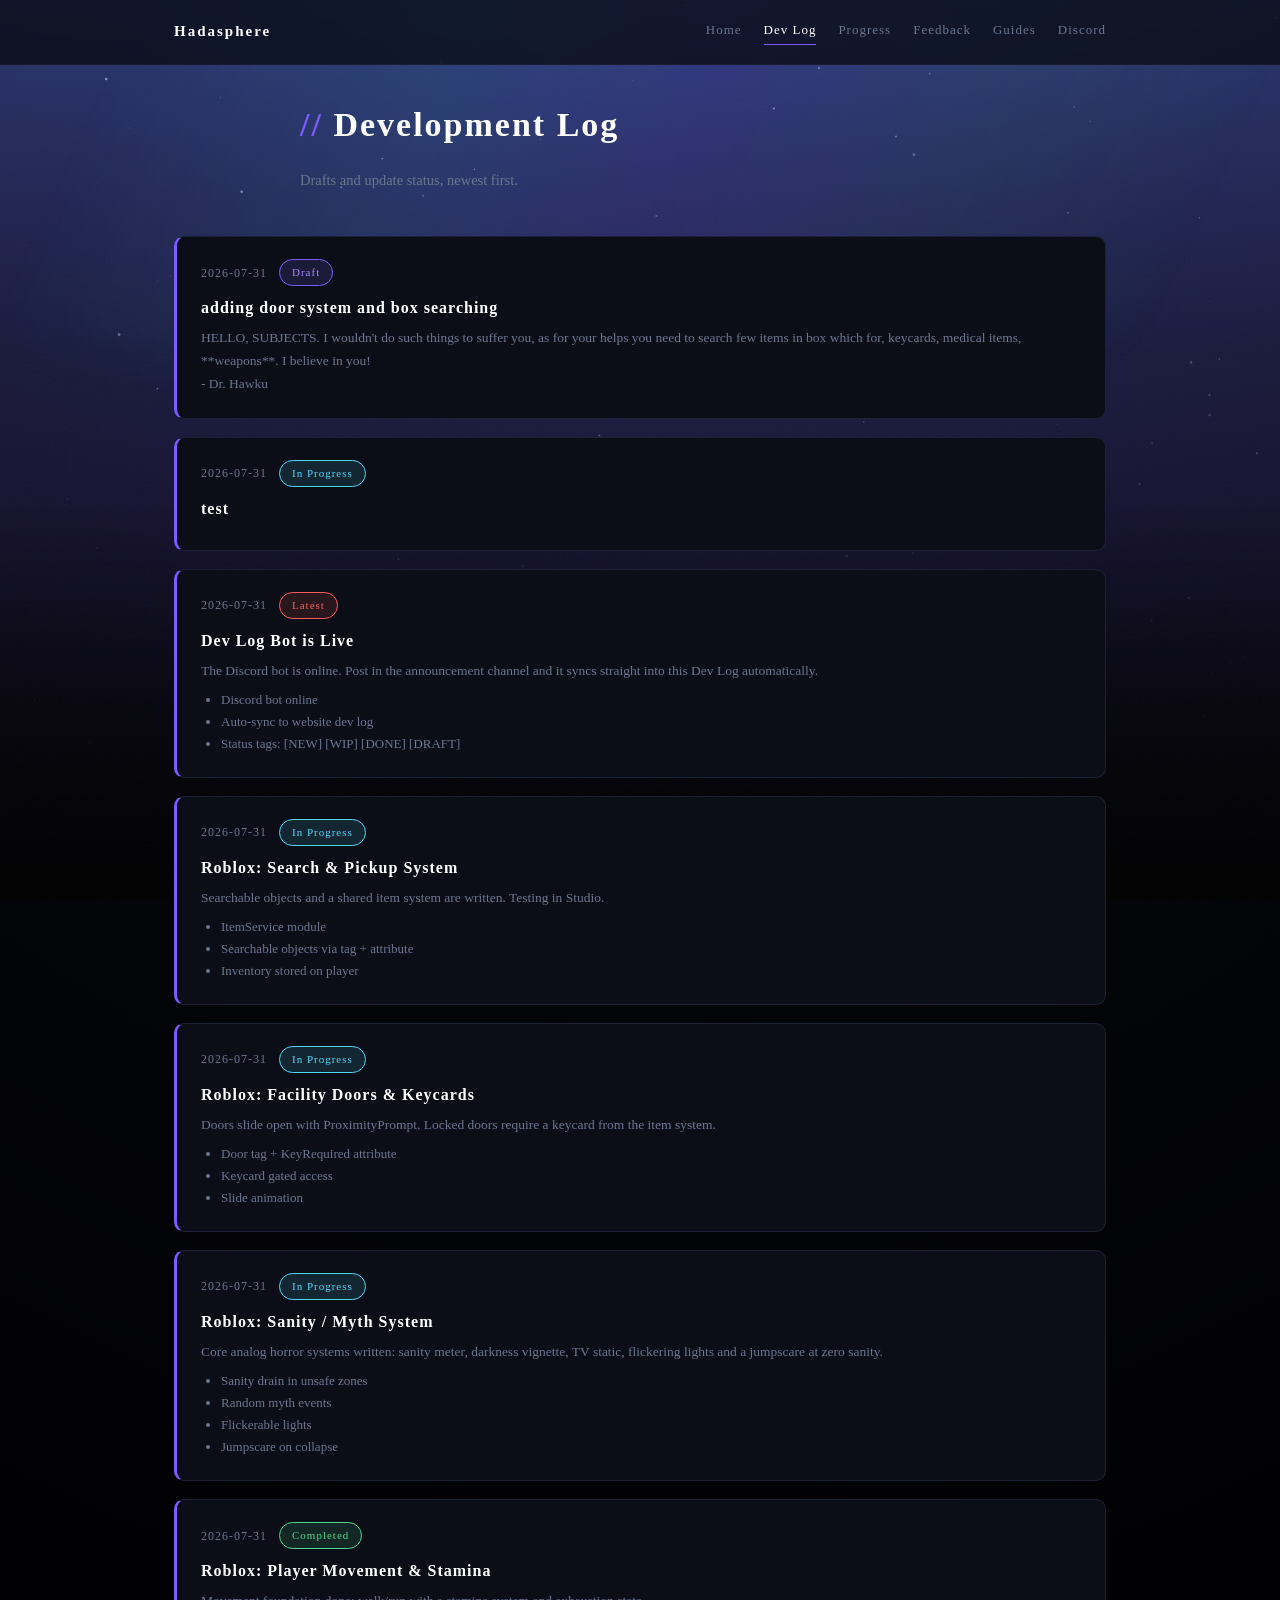
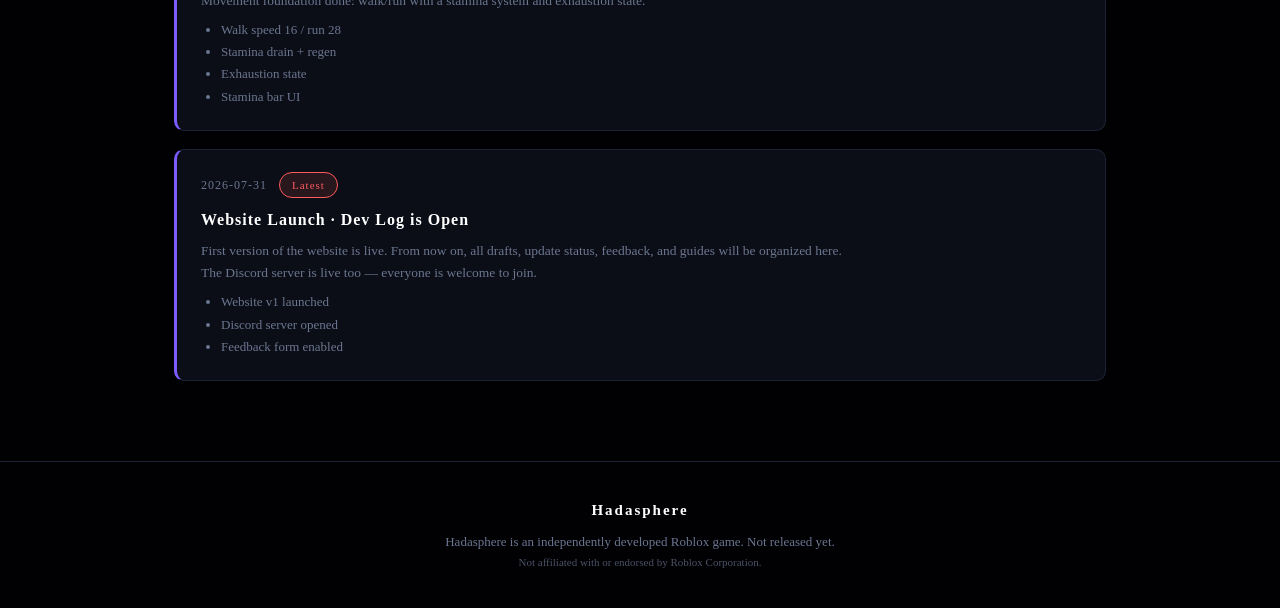
==== commit 1d07cfe3: "Wait for devlog data before revealing page" ====
--- a/devlog.html
+++ b/devlog.html
@@ -160,15 +160,18 @@
   });
 }
 renderLog();
-fetch('devlog.json')
-  .then(r=>r.json())
-  .then(data=>{
-    if(Array.isArray(data)&&data.length>0){
-      LOG=data;
-      renderLog();
-    }
-  })
-  .catch(()=>{});
+window.__pageReady=new Promise(res=>{
+  fetch('devlog.json')
+    .then(r=>r.json())
+    .then(data=>{
+      if(Array.isArray(data)&&data.length>0){
+        LOG=data;
+        renderLog();
+      }
+      res();
+    })
+    .catch(()=>res());
+});
 
 // ===== SKY / ABYSS BACKGROUND =====
 const canvas=document.getElementById('bg');
@@ -216,7 +219,11 @@
 // ===== PAGE TRANSITION =====
 const transition=document.getElementById('transition');
 const BAR_MS=1600;
-window.addEventListener('load',()=>{
+const dataWait=window.__pageReady?Promise.race([window.__pageReady,new Promise(r=>setTimeout(r,4000))]):Promise.resolve();
+Promise.all([
+  new Promise(r=>document.readyState==='complete'?r():addEventListener('load',r,{once:true})),
+  dataWait
+]).then(()=>{
   transition.classList.remove('cover');
   transition.classList.add('active');
   setTimeout(()=>transition.classList.remove('active'),2200);
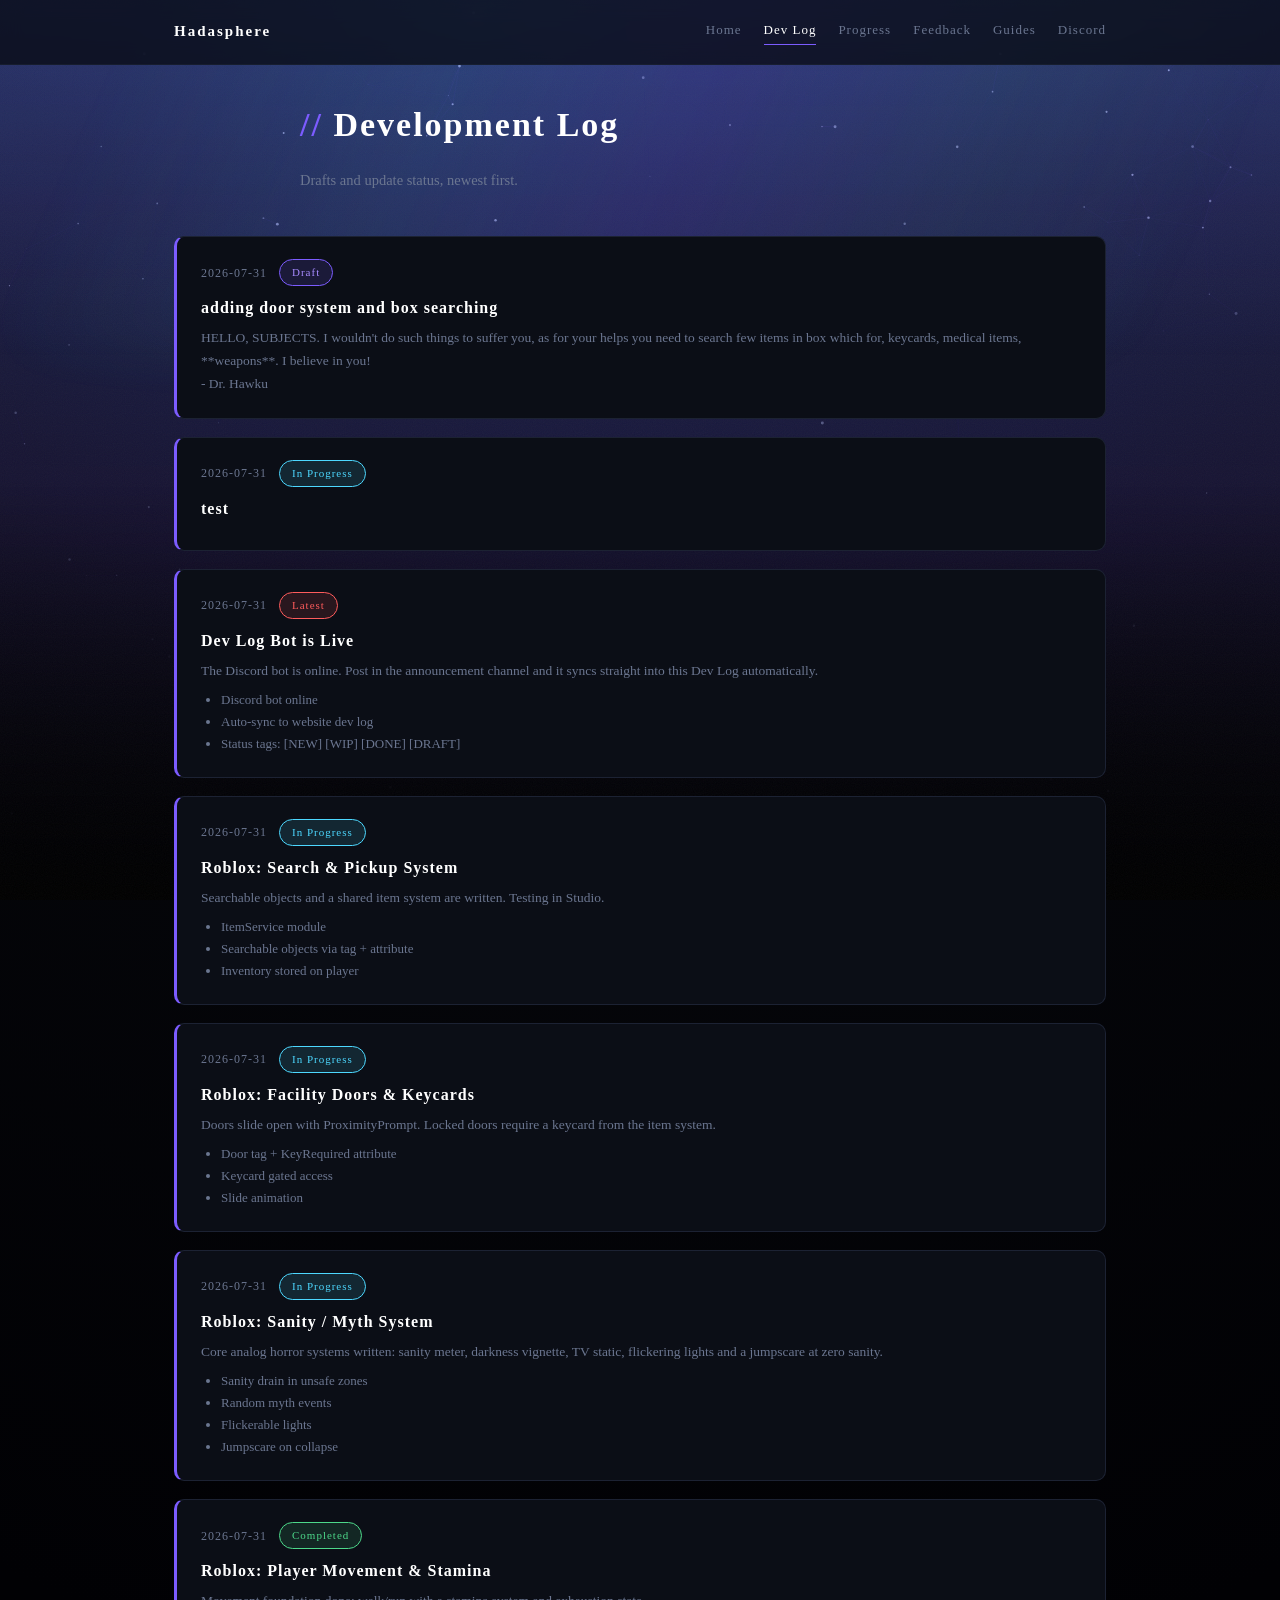
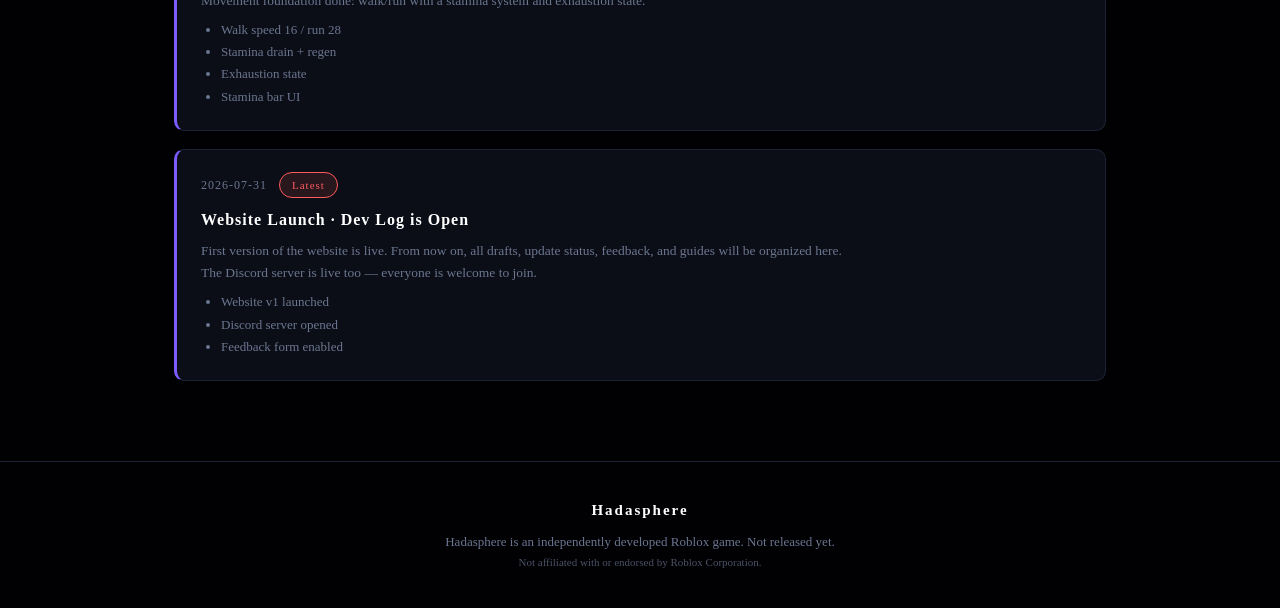
==== commit 7b89c3d4: "Extract site animation to shared transition.css/js; remove text movement" ====
--- a/devlog.html
+++ b/devlog.html
@@ -7,6 +7,7 @@
 <link rel="icon" href="data:image/svg+xml,%3Csvg xmlns='http://www.w3.org/2000/svg' viewBox='0 0 32 32'%3E%3Crect width='32' height='32' rx='7' fill='%230a0714'/%3E%3Ctext x='16' y='23' font-family='Arial' font-size='18' font-weight='bold' text-anchor='middle' fill='%237c5cff'%3EH%3C/text%3E%3C/svg%3E">
 <title>Hadasphere — Development Log</title>
   <meta name="description" content="Hadasphere — development log. Drafts and update status, newest first.">
+<link rel="stylesheet" href="transition.css">
 <style>
 :root{
   --bg:#05060a;
@@ -40,17 +41,6 @@
 nav a{color:var(--dim);font-size:13px;letter-spacing:1px;transition:color .2s;padding-bottom:2px;border-bottom:1px solid transparent}
 nav a:hover{color:#fff}
 nav a.active{color:#fff;border-bottom-color:var(--purple)}
-#transition{position:fixed;inset:0;background:#0a0714;z-index:1000;pointer-events:none;opacity:0;display:flex;align-items:center;justify-content:center;flex-direction:column;gap:12px}
-#transition.cover,#transition.active{opacity:1;pointer-events:auto}
-#transition.active{animation:transRun 2.2s ease forwards}
-#transition .t-txt{font-size:12px;letter-spacing:6px;color:var(--violet);opacity:.8}
-#transition.active .t-txt{animation:txtRun 2.2s ease forwards}
-#transition .bar{width:180px;height:2px;background:rgba(124,92,255,.18);overflow:hidden;border-radius:2px}
-#transition .bar i{display:block;height:100%;width:0%;background:linear-gradient(90deg,var(--purple),var(--cyan))}
-#transition.active .bar i{animation:barFill 2.2s ease forwards}
-@keyframes transRun{0%{opacity:1}82%{opacity:1}100%{opacity:0}}
-@keyframes txtRun{0%{opacity:0;letter-spacing:6px}8%{opacity:1;letter-spacing:12px}75%{opacity:1}100%{opacity:0}}
-@keyframes barFill{0%{width:0%}65%{width:75%}90%{width:92%}100%{width:100%}}
 .page{padding-top:96px}
 section{padding:80px 0}
 section h2{font-size:clamp(24px,4vw,34px);font-weight:800;letter-spacing:2px;color:#fff;margin-bottom:14px}
@@ -216,28 +206,6 @@
 addEventListener('scroll',updateGradient,{passive:true});
 updateGradient();
 
-// ===== PAGE TRANSITION =====
-const transition=document.getElementById('transition');
-const BAR_MS=1600;
-const dataWait=window.__pageReady?Promise.race([window.__pageReady,new Promise(r=>setTimeout(r,4000))]):Promise.resolve();
-Promise.all([
-  new Promise(r=>document.readyState==='complete'?r():addEventListener('load',r,{once:true})),
-  dataWait
-]).then(()=>{
-  transition.classList.remove('cover');
-  transition.classList.add('active');
-  setTimeout(()=>transition.classList.remove('active'),2200);
-});
-document.querySelectorAll('a[href]').forEach(a=>{
-  const href=a.getAttribute('href');
-  if(!href||href.startsWith('http'))return;
-  a.addEventListener('click',e=>{
-    e.preventDefault();
-    transition.classList.add('active');
-    setTimeout(()=>location.href=href,BAR_MS);
-  });
-});
-
 // ===== MOBILE MENU =====
 const menuBtn=document.getElementById('menu-btn'),mNav=document.querySelector('nav');
 menuBtn.addEventListener('click',()=>{
@@ -256,5 +224,6 @@
   }
 });
 </script>
+<script src="transition.js"></script>
 </body>
 </html>
--- a/transition.css
+++ b/transition.css
@@ -0,0 +1,11 @@
+#transition{position:fixed;inset:0;background:#0a0714;z-index:1000;pointer-events:none;opacity:0;display:flex;align-items:center;justify-content:center;flex-direction:column;gap:12px}
+#transition.cover,#transition.active{opacity:1;pointer-events:auto}
+#transition.active{animation:transRun 2.2s ease forwards}
+#transition .t-txt{font-size:12px;letter-spacing:6px;color:var(--violet);opacity:.8}
+#transition.active .t-txt{animation:txtRun 2.2s ease forwards}
+#transition .bar{width:180px;height:2px;background:rgba(124,92,255,.18);overflow:hidden;border-radius:2px}
+#transition .bar i{display:block;height:100%;width:0%;background:linear-gradient(90deg,var(--purple),var(--cyan))}
+#transition.active .bar i{animation:barFill 2.2s ease forwards}
+@keyframes transRun{0%{opacity:1}82%{opacity:1}100%{opacity:0}}
+@keyframes txtRun{0%{opacity:0}12%{opacity:1}78%{opacity:1}100%{opacity:0}}
+@keyframes barFill{0%{width:0%}65%{width:75%}90%{width:92%}100%{width:100%}}
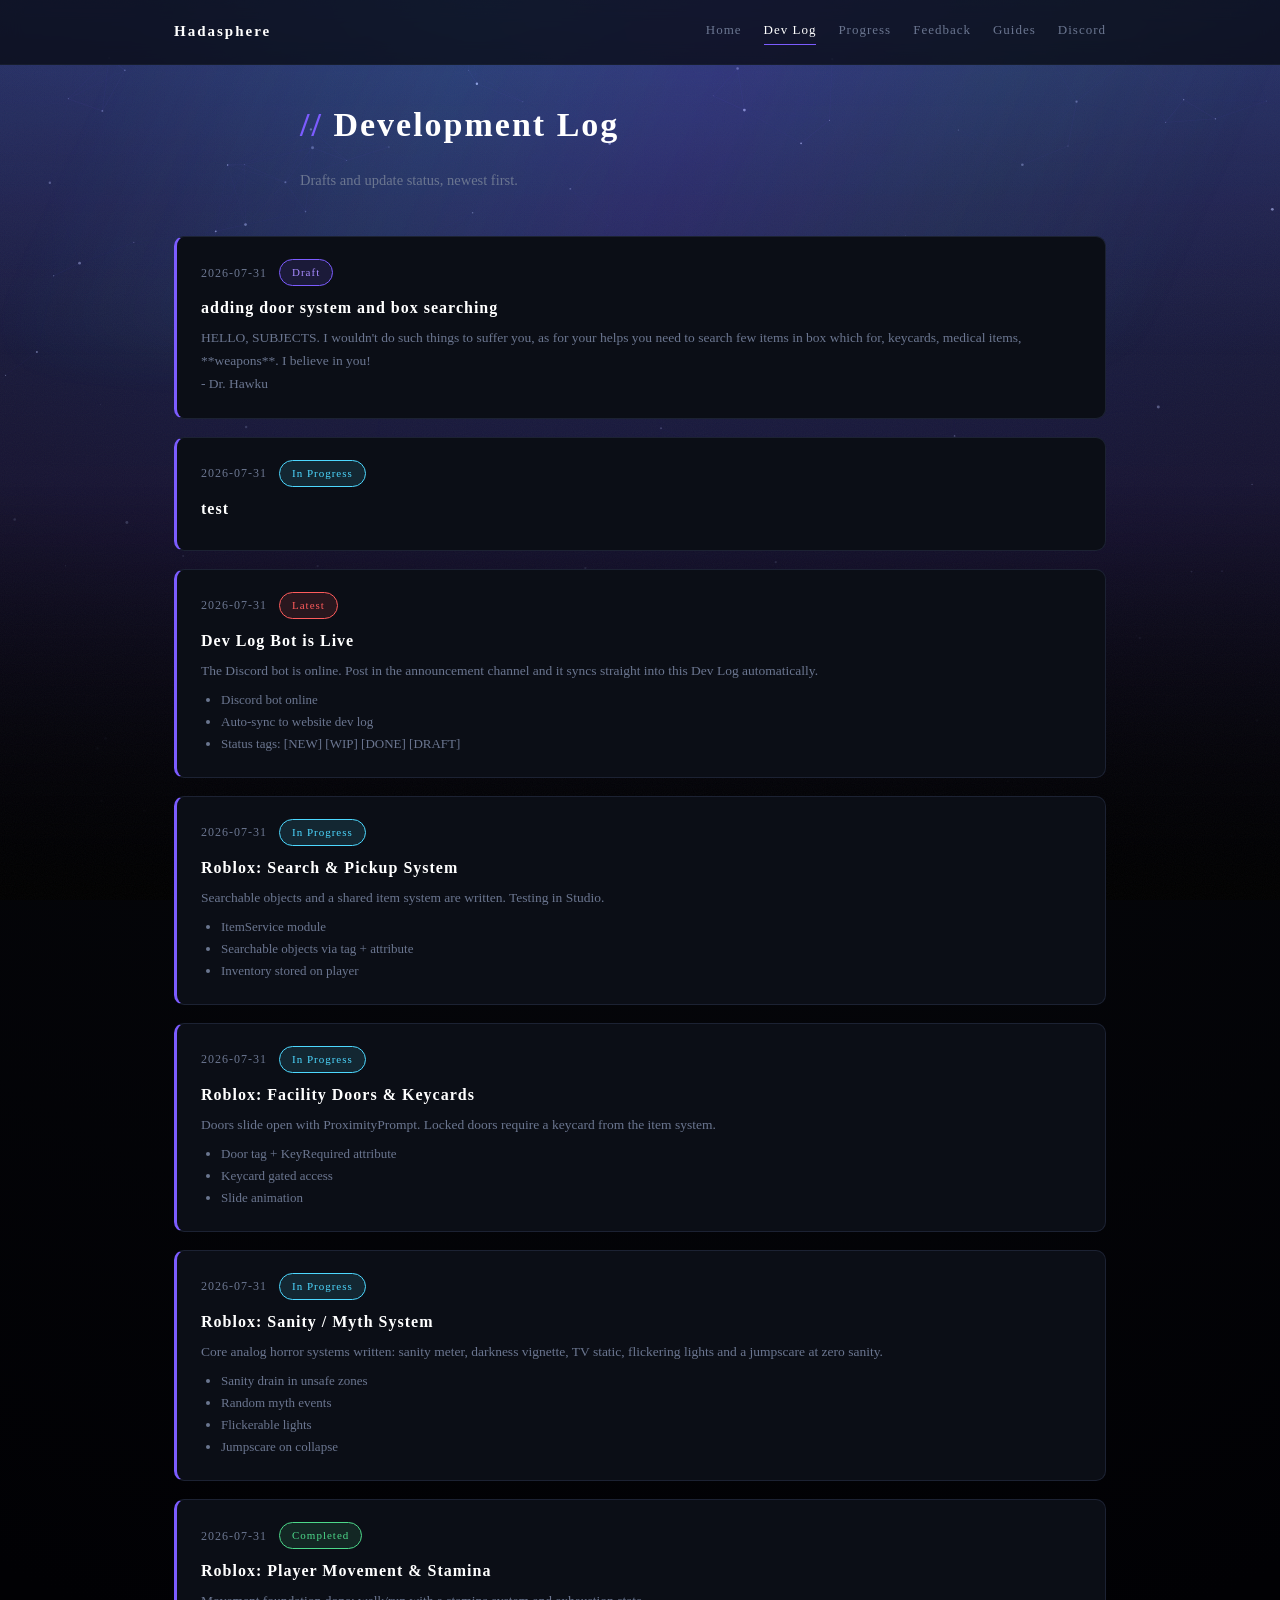
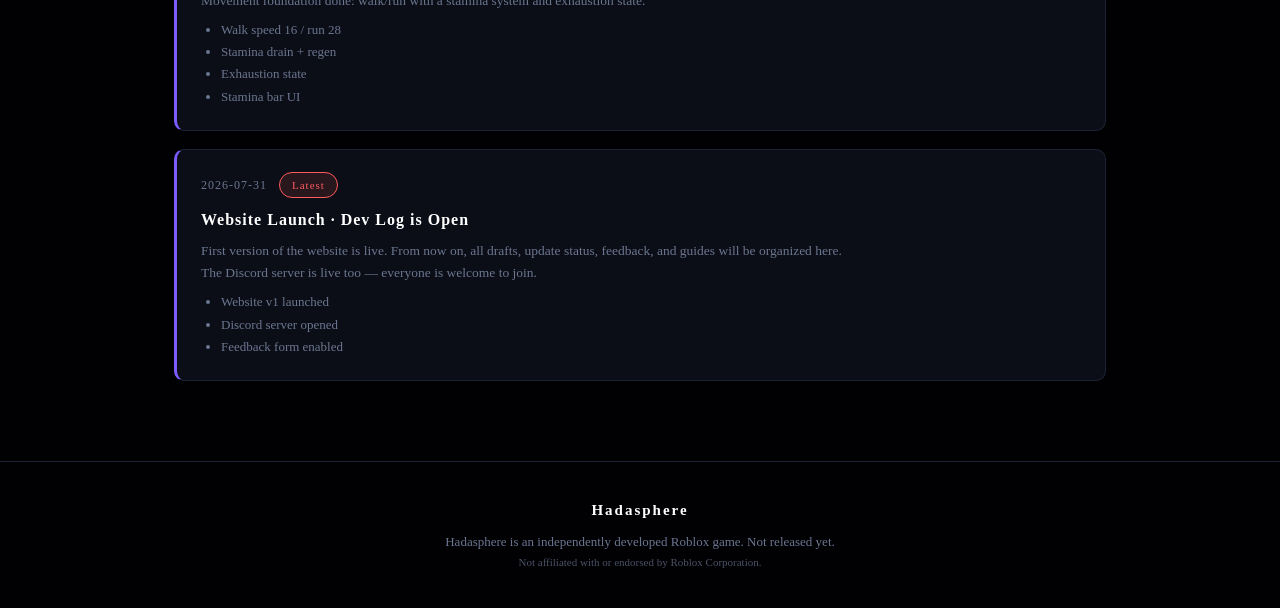
==== commit ca9f2b46: "Extract shared site CSS/JS into style.css and script.js" ====
--- a/devlog.html
+++ b/devlog.html
@@ -7,46 +7,9 @@
 <link rel="icon" href="data:image/svg+xml,%3Csvg xmlns='http://www.w3.org/2000/svg' viewBox='0 0 32 32'%3E%3Crect width='32' height='32' rx='7' fill='%230a0714'/%3E%3Ctext x='16' y='23' font-family='Arial' font-size='18' font-weight='bold' text-anchor='middle' fill='%237c5cff'%3EH%3C/text%3E%3C/svg%3E">
 <title>Hadasphere — Development Log</title>
   <meta name="description" content="Hadasphere — development log. Drafts and update status, newest first.">
+<link rel="stylesheet" href="style.css">
 <link rel="stylesheet" href="transition.css">
 <style>
-:root{
-  --bg:#05060a;
-  --panel:#0b0e16;
-  --line:#1c2233;
-  --purple:#7c5cff;
-  --violet:#a78bff;
-  --cyan:#4dd8ff;
-  --red:#ff5c5c;
-  --green:#4dd88a;
-  --text:#c9d2e4;
-  --dim:#6b7690;
-}
-*{margin:0;padding:0;box-sizing:border-box}
-html{scroll-behavior:smooth}
-body{background:radial-gradient(130% 90% at 50% -12%,#0b1026 0%,var(--bg) 55%,#010104 100%);color:var(--text);font-family:'Segoe UI';line-height:1.7;overflow-x:hidden;user-select:none;-webkit-user-select:none;-moz-user-select:none;-ms-user-select:none;cursor:default}
-input,textarea,select{user-select:text;-webkit-user-select:text;-moz-user-select:text;-ms-user-select:text}
-a{color:var(--cyan);text-decoration:none}
-.bg-gradient{position:fixed;inset:0;z-index:-4;pointer-events:none;background:linear-gradient(180deg,rgba(96,126,255,.28) 0%,rgba(124,92,255,.15) 30%,rgba(18,14,38,.1) 50%,rgba(2,2,6,.06) 70%,rgba(0,0,0,.9) 100%);background-size:200% 200%}
-canvas#bg{position:fixed;inset:0;z-index:-3}
-.sky-glow{position:fixed;top:0;left:0;right:0;height:40vh;z-index:-2;pointer-events:none;background:linear-gradient(180deg,rgba(96,126,255,.16),rgba(124,92,255,.06) 60%,transparent)}
-.aurora{position:fixed;top:-25%;left:0;right:0;height:65vh;z-index:-2;pointer-events:none;background:linear-gradient(115deg,transparent 15%,rgba(77,216,255,.11) 38%,rgba(124,92,255,.14) 55%,rgba(77,216,138,.07) 75%,transparent 92%);filter:blur(26px);opacity:.75;animation:auroraDrift 16s ease-in-out infinite alternate}
-@keyframes auroraDrift{0%{transform:translateX(-4%) scaleX(1)}100%{transform:translateX(4%) scaleX(1.1)}}
-.abyss{position:fixed;bottom:0;left:0;right:0;height:46vh;z-index:-2;pointer-events:none;background:linear-gradient(180deg,transparent,rgba(0,0,0,.5) 55%,rgba(0,0,0,.88))}
-.noise{position:fixed;inset:0;z-index:-1;pointer-events:none;opacity:.04;background-image:url("data:image/svg+xml,%3Csvg xmlns='http://www.w3.org/2000/svg' width='120' height='120'%3E%3Cfilter id='n'%3E%3CfeTurbulence type='fractalNoise' baseFrequency='0.9' numOctaves='2'/%3E%3C/filter%3E%3Crect width='100%25' height='100%25' filter='url(%23n)'/%3E%3C/svg%3E")}
-.container{max-width:980px;margin:0 auto;padding:0 24px}
-header{position:fixed;top:0;left:0;right:0;z-index:50;backdrop-filter:blur(10px);background:rgba(5,6,10,.7);border-bottom:1px solid rgba(28,34,51,.6)}
-header .container{display:flex;align-items:center;justify-content:space-between;height:64px}
-.brand{font-weight:800;letter-spacing:2px;font-size:15px;color:#fff}
-nav{display:flex;gap:22px;align-items:center}
-nav a{color:var(--dim);font-size:13px;letter-spacing:1px;transition:color .2s;padding-bottom:2px;border-bottom:1px solid transparent}
-nav a:hover{color:#fff}
-nav a.active{color:#fff;border-bottom-color:var(--purple)}
-.page{padding-top:96px}
-section{padding:80px 0}
-section h2{font-size:clamp(24px,4vw,34px);font-weight:800;letter-spacing:2px;color:#fff;margin-bottom:14px}
-.sec-head{max-width:680px;margin:0 auto 44px}
-.sec-head h2::before{content:'// ';color:var(--purple)}
-.sec-head p{color:var(--dim);font-size:14.5px}
 .log{display:flex;flex-direction:column;gap:18px}
 .entry{background:var(--panel);border:1px solid var(--line);border-left:3px solid var(--purple);border-radius:10px;padding:22px 24px;transition:border-color .2s}
 .entry:hover{border-left-color:var(--cyan)}
@@ -62,20 +25,6 @@
 .entry ul{margin-top:6px;padding-left:20px}
 .entry li{font-size:13px;color:var(--dim)}
 .entry .foot{font-size:12px;color:var(--violet);margin-top:8px;font-style:italic}
-code{background:#0a0d14;border:1px solid var(--line);padding:1px 6px;border-radius:4px;font-size:12px;color:var(--cyan)}
-footer{border-top:1px solid var(--line);padding:36px 0;text-align:center;color:var(--dim);font-size:13px}
-footer .brand{display:block;margin-bottom:8px}
-.notaff{font-size:11px;opacity:.7}
-.menu-btn{display:none;flex-direction:column;gap:5px;background:none;border:none;cursor:pointer;padding:8px;align-items:center;justify-content:center}
-.menu-btn span{width:22px;height:2px;background:var(--text);border-radius:2px;transition:all .25s;display:block}
-.menu-btn.open span:nth-child(1){transform:translateY(7px) rotate(45deg)}
-.menu-btn.open span:nth-child(2){opacity:0}
-.menu-btn.open span:nth-child(3){transform:translateY(-7px) rotate(-45deg)}
-@media(max-width:700px){
-  .menu-btn{display:flex}
-  nav{display:none;position:fixed;top:64px;left:0;right:0;background:rgba(5,6,10,.97);border-bottom:1px solid var(--line);flex-direction:column;align-items:center;padding:18px 0;gap:16px;z-index:49}
-  nav.open{display:flex}
-}
 </style>
 </head>
 <body>
@@ -162,68 +111,8 @@
     })
     .catch(()=>res());
 });
-
-// ===== SKY / ABYSS BACKGROUND =====
-const canvas=document.getElementById('bg');
-const ctx=canvas.getContext('2d');
-let W,H,stars=[],conn=110;
-function resize(){W=canvas.width=innerWidth;H=canvas.height=innerHeight;}
-function star(){return{x:Math.random()*W,y:Math.random()*H,r:Math.random()*1.3+.2,vx:(Math.random()-.5)*.16,vy:.04+Math.random()*.2,tw:Math.random()*Math.PI*2};}
-function init(){resize();stars=Array.from({length:Math.floor(W*H/7000)},star);}
-function tick(){
-  ctx.clearRect(0,0,W,H);
-  for(const s of stars){
-    s.x+=s.vx;s.y+=s.vy;s.tw+=.05;
-    if(s.x<0)s.x=W;if(s.x>W)s.x=0;if(s.y>H)s.y=0;
-    const depth=Math.max(0.1,1-s.y/H*1.25);
-    const twinkle=.75+.25*Math.sin(s.tw);
-    ctx.beginPath();ctx.arc(s.x,s.y,s.r,0,Math.PI*2);
-    ctx.fillStyle=`rgba(175,185,235,${depth*twinkle})`;ctx.fill();
-  }
-  for(let i=0;i<stars.length;i++){
-    for(let j=i+1;j<stars.length;j++){
-      const a=stars[i],b=stars[j];
-      const dx=a.x-b.x,dy=a.y-b.y,d=Math.sqrt(dx*dx+dy*dy);
-      if(d<conn){
-        const depth=Math.max(0,1-((a.y+b.y)/2)/H*1.3);
-        ctx.beginPath();ctx.moveTo(a.x,a.y);ctx.lineTo(b.x,b.y);
-        ctx.strokeStyle=`rgba(124,92,255,${(1-d/conn)*.2*depth})`;ctx.lineWidth=.5;ctx.stroke();
-      }
-    }
-  }
-  requestAnimationFrame(tick);
-}
-addEventListener('resize',()=>{resize();stars=Array.from({length:Math.floor(W*H/7000)},star);});
-init();tick();
-
-// ===== SCROLL-FOLLOWING GRADIENT =====
-const bgGrad=document.querySelector('.bg-gradient');
-function updateGradient(){
-  const max=document.body.scrollHeight-innerHeight;
-  const p=max>0?window.scrollY/max:0;
-  bgGrad.style.backgroundPosition=`0% ${(p*100).toFixed(2)}%`;
-}
-addEventListener('scroll',updateGradient,{passive:true});
-updateGradient();
-
-// ===== MOBILE MENU =====
-const menuBtn=document.getElementById('menu-btn'),mNav=document.querySelector('nav');
-menuBtn.addEventListener('click',()=>{
-  const open=mNav.classList.toggle('open');
-  menuBtn.classList.toggle('open',open);
-});
-mNav.addEventListener('click',e=>{
-  if(e.target.tagName==='A'){mNav.classList.remove('open');menuBtn.classList.remove('open');}
-});
-
-// ===== SELECTION & CONTEXT MENU LOCK =====
-document.addEventListener('contextmenu',e=>e.preventDefault());
-document.addEventListener('keydown',e=>{
-  if(e.key==='F12'||(e.ctrlKey&&e.shiftKey&&['I','J','C'].includes(e.key.toUpperCase()))||(e.ctrlKey&&e.key.toLowerCase()==='u')){
-    e.preventDefault();
-  }
-});
 </script>
+<script src="script.js"></script>
 <script src="transition.js"></script>
 </body>
 </html>
--- a/style.css
+++ b/style.css
@@ -0,0 +1,52 @@
+:root{
+  --bg:#05060a;
+  --panel:#0b0e16;
+  --line:#1c2233;
+  --purple:#7c5cff;
+  --violet:#a78bff;
+  --cyan:#4dd8ff;
+  --red:#ff5c5c;
+  --green:#4dd88a;
+  --text:#c9d2e4;
+  --dim:#6b7690;
+}
+*{margin:0;padding:0;box-sizing:border-box}
+html{scroll-behavior:smooth}
+body{background:radial-gradient(130% 90% at 50% -12%,#0b1026 0%,var(--bg) 55%,#010104 100%);color:var(--text);font-family:'Segoe UI';line-height:1.7;overflow-x:hidden;user-select:none;-webkit-user-select:none;-moz-user-select:none;-ms-user-select:none;cursor:default}
+input,textarea,select{user-select:text;-webkit-user-select:text;-moz-user-select:text;-ms-user-select:text}
+a{color:var(--cyan);text-decoration:none}
+.bg-gradient{position:fixed;inset:0;z-index:-4;pointer-events:none;background:linear-gradient(180deg,rgba(96,126,255,.28) 0%,rgba(124,92,255,.15) 30%,rgba(18,14,38,.1) 50%,rgba(2,2,6,.06) 70%,rgba(0,0,0,.9) 100%);background-size:200% 200%}
+canvas#bg{position:fixed;inset:0;z-index:-3}
+.sky-glow{position:fixed;top:0;left:0;right:0;height:40vh;z-index:-2;pointer-events:none;background:linear-gradient(180deg,rgba(96,126,255,.16),rgba(124,92,255,.06) 60%,transparent)}
+.aurora{position:fixed;top:-25%;left:0;right:0;height:65vh;z-index:-2;pointer-events:none;background:linear-gradient(115deg,transparent 15%,rgba(77,216,255,.11) 38%,rgba(124,92,255,.14) 55%,rgba(77,216,138,.07) 75%,transparent 92%);filter:blur(26px);opacity:.75;animation:auroraDrift 16s ease-in-out infinite alternate}
+@keyframes auroraDrift{0%{transform:translateX(-4%) scaleX(1)}100%{transform:translateX(4%) scaleX(1.1)}}
+.abyss{position:fixed;bottom:0;left:0;right:0;height:46vh;z-index:-2;pointer-events:none;background:linear-gradient(180deg,transparent,rgba(0,0,0,.5) 55%,rgba(0,0,0,.88))}
+.noise{position:fixed;inset:0;z-index:-1;pointer-events:none;opacity:.04;background-image:url("data:image/svg+xml,%3Csvg xmlns='http://www.w3.org/2000/svg' width='120' height='120'%3E%3Cfilter id='n'%3E%3CfeTurbulence type='fractalNoise' baseFrequency='0.9' numOctaves='2'/%3E%3C/filter%3E%3Crect width='100%25' height='100%25' filter='url(%23n)'/%3E%3C/svg%3E")}
+.container{max-width:980px;margin:0 auto;padding:0 24px}
+header{position:fixed;top:0;left:0;right:0;z-index:50;backdrop-filter:blur(10px);background:rgba(5,6,10,.7);border-bottom:1px solid rgba(28,34,51,.6)}
+header .container{display:flex;align-items:center;justify-content:space-between;height:64px}
+.brand{font-weight:800;letter-spacing:2px;font-size:15px;color:#fff}
+nav{display:flex;gap:22px;align-items:center}
+nav a{color:var(--dim);font-size:13px;letter-spacing:1px;transition:color .2s;padding-bottom:2px;border-bottom:1px solid transparent}
+nav a:hover{color:#fff}
+nav a.active{color:#fff;border-bottom-color:var(--purple)}
+.page{padding-top:96px}
+section{padding:80px 0}
+section h2{font-size:clamp(24px,4vw,34px);font-weight:800;letter-spacing:2px;color:#fff;margin-bottom:14px}
+.sec-head{max-width:680px;margin:0 auto 44px}
+.sec-head h2::before{content:'// ';color:var(--purple)}
+.sec-head p{color:var(--dim);font-size:14.5px}
+code{background:#0a0d14;border:1px solid var(--line);padding:1px 6px;border-radius:4px;font-size:12px;color:var(--cyan)}
+footer{border-top:1px solid var(--line);padding:36px 0;text-align:center;color:var(--dim);font-size:13px}
+footer .brand{display:block;margin-bottom:8px}
+.notaff{font-size:11px;opacity:.7}
+.menu-btn{display:none;flex-direction:column;gap:5px;background:none;border:none;cursor:pointer;padding:8px;align-items:center;justify-content:center}
+.menu-btn span{width:22px;height:2px;background:var(--text);border-radius:2px;transition:all .25s;display:block}
+.menu-btn.open span:nth-child(1){transform:translateY(7px) rotate(45deg)}
+.menu-btn.open span:nth-child(2){opacity:0}
+.menu-btn.open span:nth-child(3){transform:translateY(-7px) rotate(-45deg)}
+@media(max-width:700px){
+  .menu-btn{display:flex}
+  nav{display:none;position:fixed;top:64px;left:0;right:0;background:rgba(5,6,10,.97);border-bottom:1px solid var(--line);flex-direction:column;align-items:center;padding:18px 0;gap:16px;z-index:49}
+  nav.open{display:flex}
+}
--- a/transition.css
+++ b/transition.css
@@ -1,3 +1,9 @@
+html{scroll-behavior:smooth;scrollbar-color:#1c2233 #05060a;scrollbar-width:thin}
+html:has(#transition.cover),html:has(#transition.active),body:has(#transition.cover),body:has(#transition.active){overflow:hidden}
+::-webkit-scrollbar{width:10px;height:10px}
+::-webkit-scrollbar-track{background:#05060a}
+::-webkit-scrollbar-thumb{background:#1c2233;border-radius:5px}
+::-webkit-scrollbar-thumb:hover{background:#7c5cff}
 #transition{position:fixed;inset:0;background:#0a0714;z-index:1000;pointer-events:none;opacity:0;display:flex;align-items:center;justify-content:center;flex-direction:column;gap:12px}
 #transition.cover,#transition.active{opacity:1;pointer-events:auto}
 #transition.active{animation:transRun 2.2s ease forwards}
